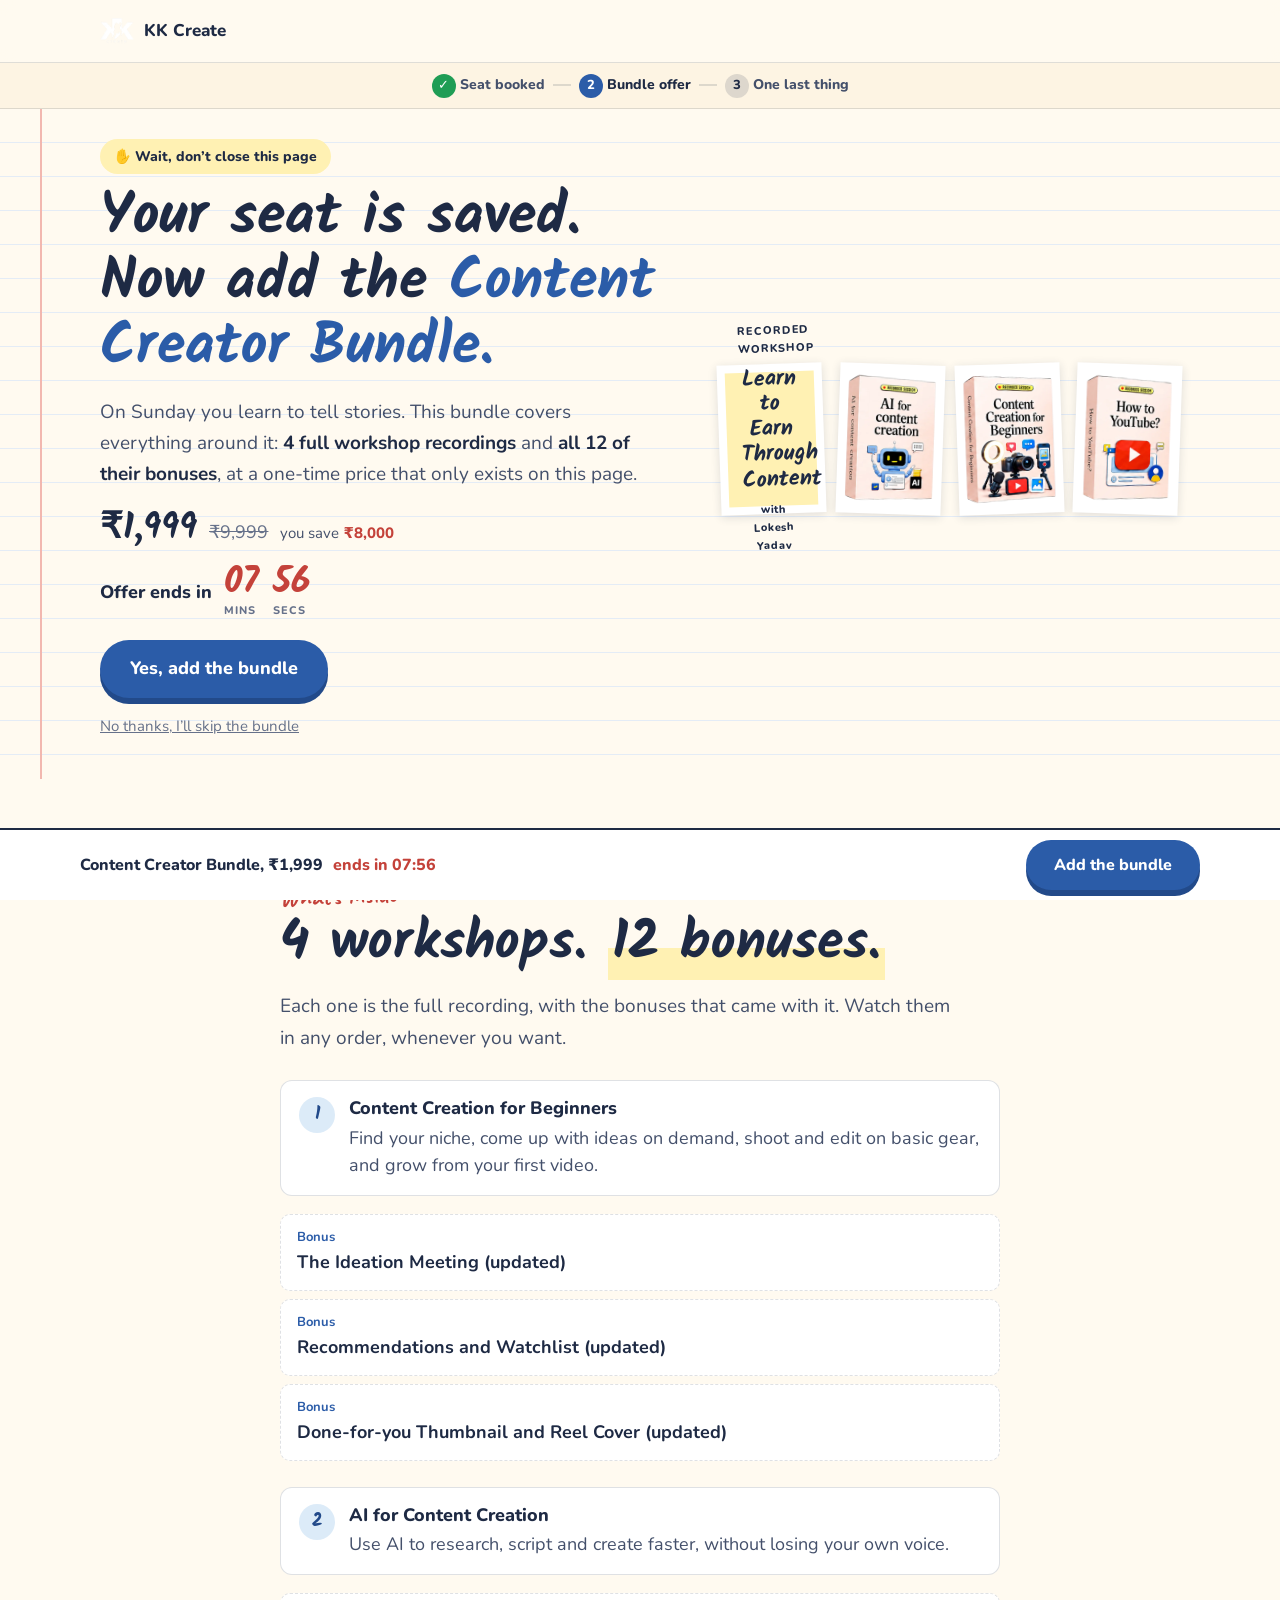
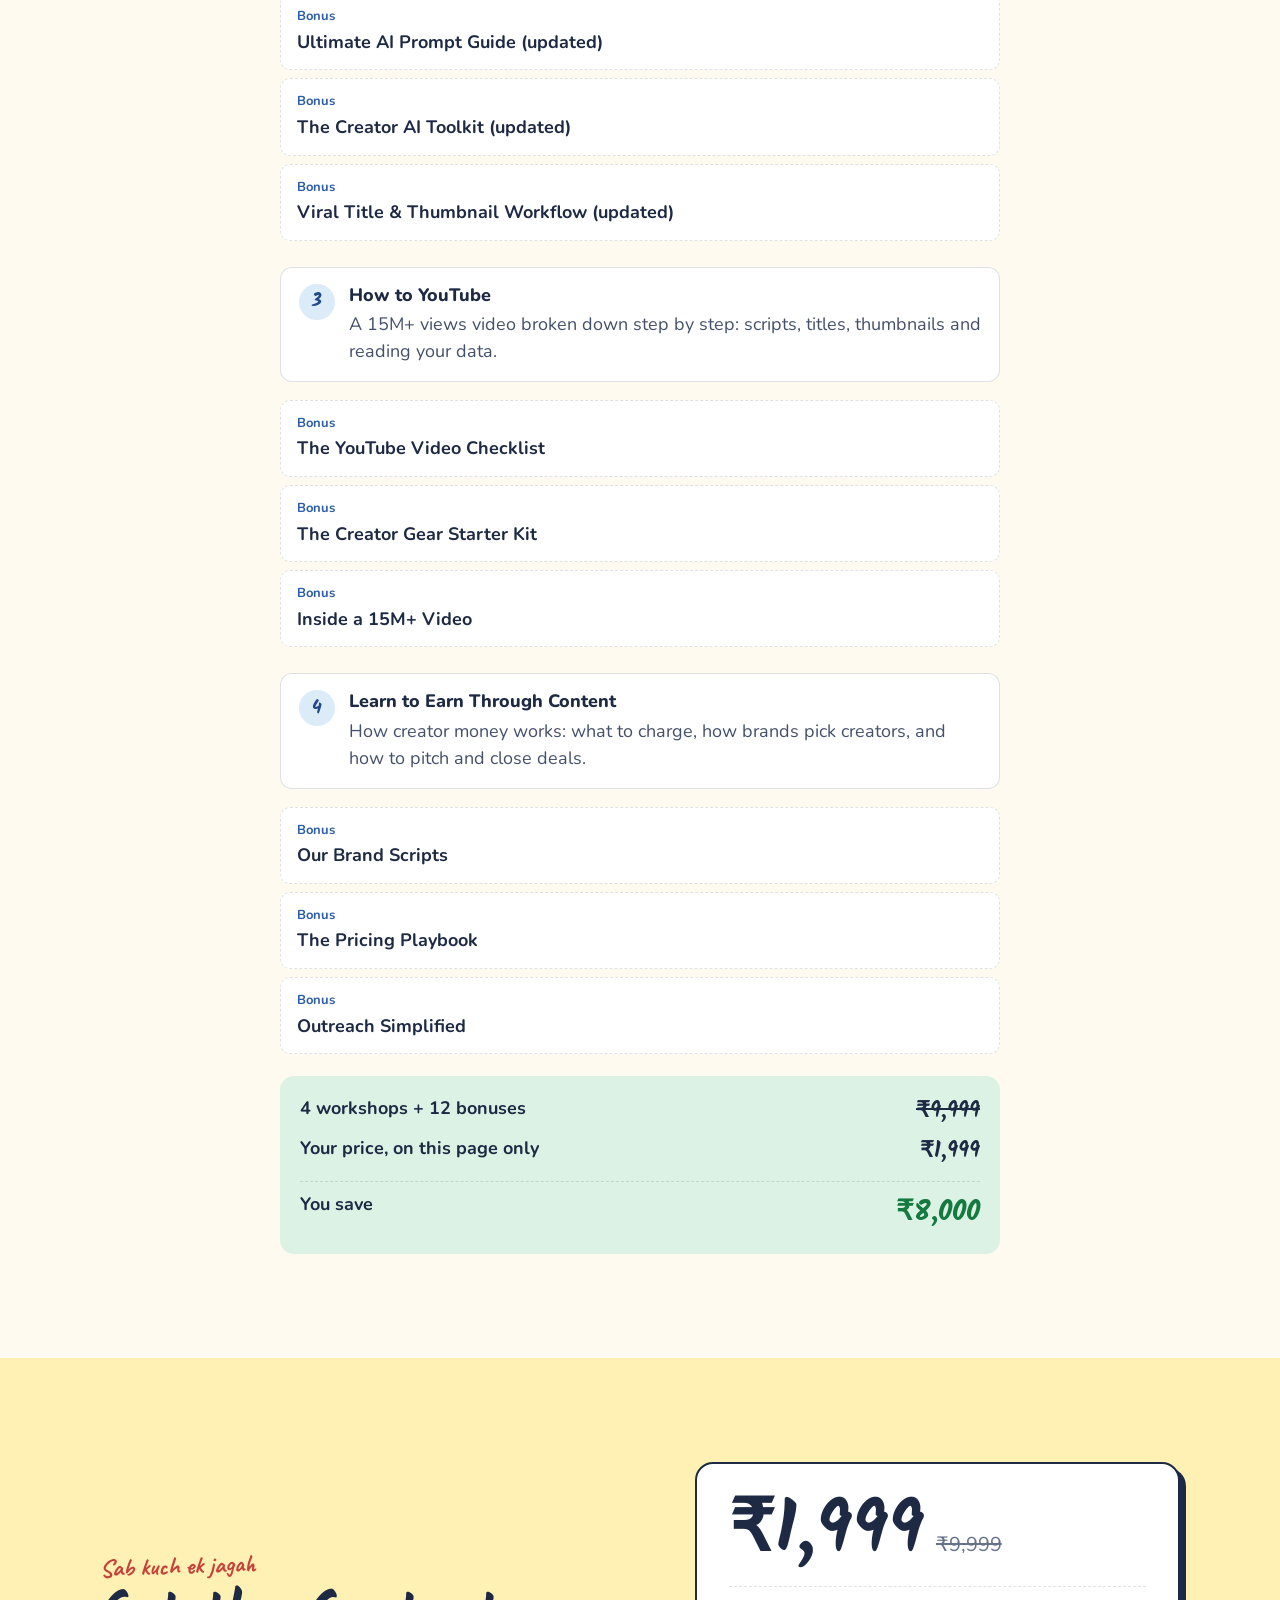
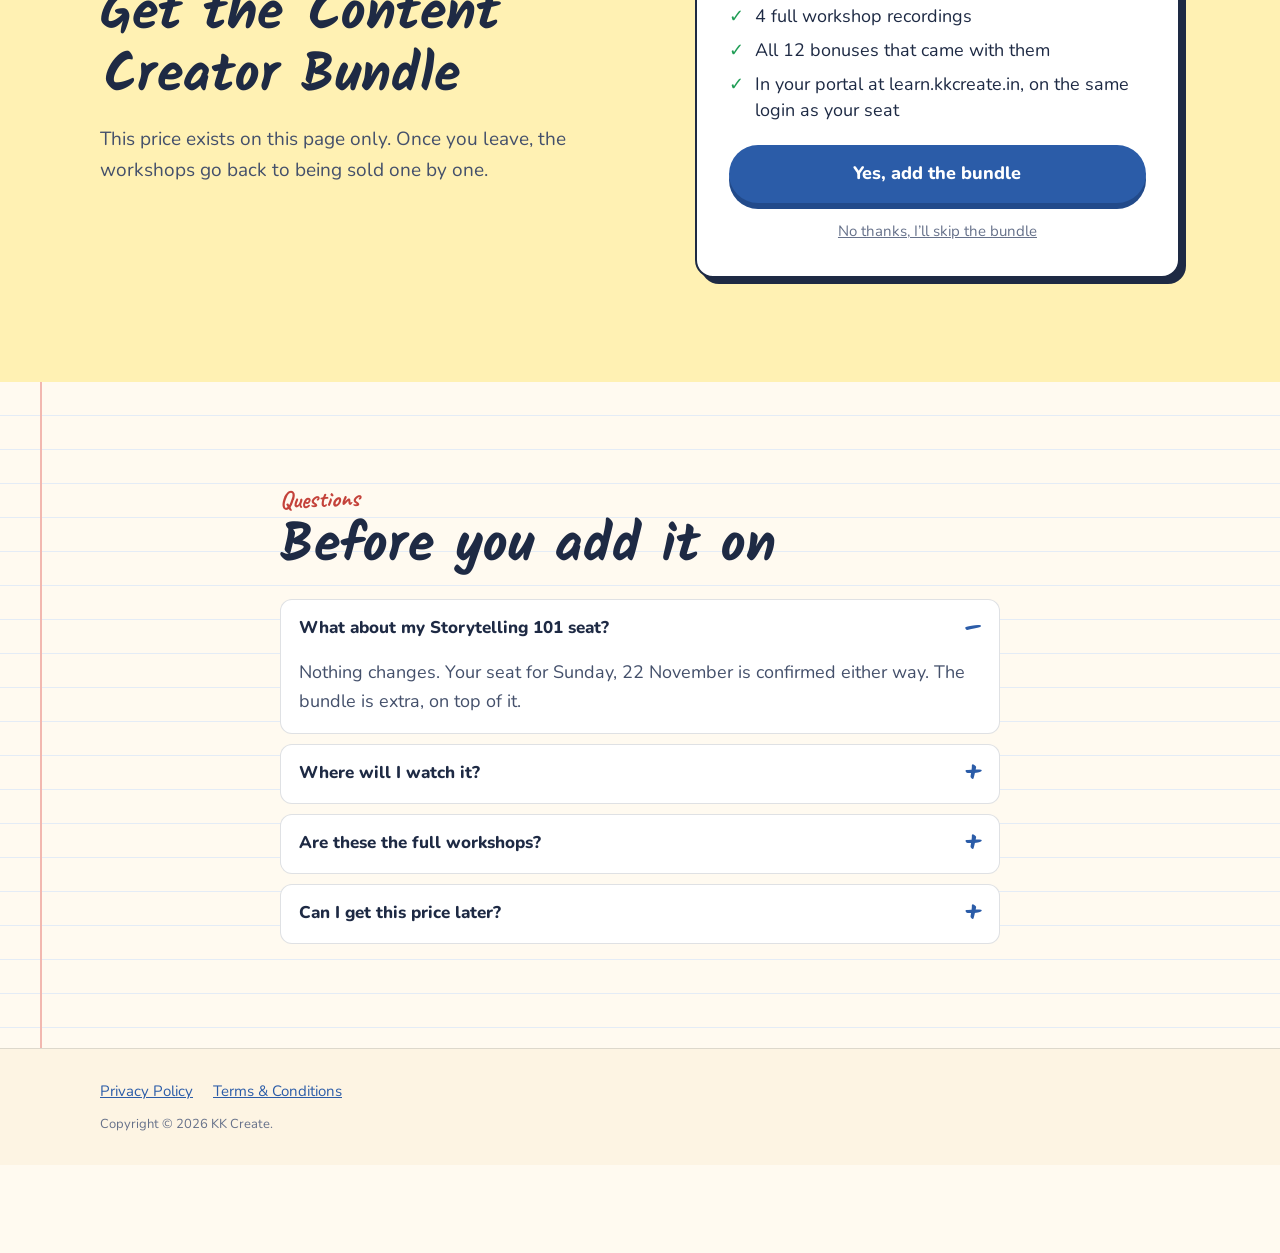
==== bundle/index.html @ a138e5c5 "Rebuild Storytelling 101 per the website improvement plan - Warm pastel notebook design with handwri" ====
<!DOCTYPE html>
<html lang="en">
<head>
<meta charset="utf-8" />
<meta name="viewport" content="width=device-width, initial-scale=1" />
<title>Content Creator Bundle — One-Time Offer | KK Create</title>
<meta name="robots" content="noindex, nofollow" />
<meta name="theme-color" content="#fffaf0" />
<link rel="icon" type="image/png" href="../assets/favicon.png" />
<link rel="apple-touch-icon" href="../assets/apple-touch-icon.png" />
<link rel="preload" as="font" type="font/woff2" crossorigin href="../assets/fonts/kalam-700.woff2" />
<link rel="preload" as="font" type="font/woff2" crossorigin href="../assets/fonts/nunito-400.woff2" />
<link rel="stylesheet" href="../st.css?v=3" />
<script>
  window.va = window.va || function () { (window.vaq = window.vaq || []).push(arguments); };
</script>
<script defer src="/_vercel/insights/script.js"></script>
<script defer src="../analytics.js"></script>
</head>
<body data-oto-offer="bundle" data-oto-decline="/stoto" data-oto-key="st-oto1-end">

<header class="st-nav">
  <div class="st-wrap st-nav-in">
    <span class="st-brand">
      <img src="../assets/home/kk-logo-white.avif" width="34" height="34" alt="" />
      <span>KK Create</span>
    </span>
  </div>
</header>

<nav class="st-steps-bar" aria-label="Your order">
  <span class="is-done"><i>&#10003;</i> Seat booked</span><b></b>
  <span class="is-now"><i>2</i> Bundle offer</span><b></b>
  <span><i>3</i> One last thing</span>
</nav>

<main>

  <section class="st-wait st-ruled hero">
    <div class="st-wrap st-wait-in">
      <div>
        <span class="st-alert">&#9995; Wait, don&rsquo;t close this page</span>
        <h1>Your seat is saved. Now add the <span>Content Creator Bundle.</span></h1>
        <p class="st-lead">On Sunday you learn to tell stories. This bundle covers everything around it: <b>4 full workshop recordings</b> and <b>all 12 of their bonuses</b>, at a one-time price that only exists on this page.</p>
        <div class="st-oto-price st-price" style="margin-top:20px"><b>&#8377;1,999</b> <s>&#8377;9,999</s> <span>you save <em>&#8377;8,000</em></span></div>
        <div class="st-clock-row" data-timer>
          <span>Offer ends in</span>
          <div class="st-clock-units">
            <div><b data-clock-m>08</b><small>MINS</small></div>
            <div><b data-clock-s>00</b><small>SECS</small></div>
          </div>
        </div>
        <div class="st-oto-cta"><a class="st-btn" href="#get" data-buy>Yes, add the bundle</a></div>
        <a class="st-decline" href="/stoto" data-decline style="margin-left:0">No thanks, I&rsquo;ll skip the bundle</a>
      </div>
      <div class="st-covers" aria-label="The four workshops in the bundle">
        <div class="st-cover"><div class="st-cover-drawn"><small>RECORDED WORKSHOP</small><b>Learn to Earn Through Content</b><small>with Lokesh Yadav</small></div></div>
        <div class="st-cover"><img src="../assets/bundle/bundle-ai.webp" width="397" height="568" alt="AI for Content Creation, recorded workshop" /></div>
        <div class="st-cover"><img src="../assets/bundle/bundle-ccb.webp" width="397" height="568" alt="Content Creation for Beginners, recorded workshop" /></div>
        <div class="st-cover"><img src="../assets/bundle/bundle-youtube.webp" width="397" height="568" alt="How to YouTube, recorded workshop" /></div>
      </div>
    </div>
  </section>

  <section class="st-sec">
    <div class="st-narrow">
      <span class="st-note">What&rsquo;s inside</span>
      <h2 class="st-h2">4 workshops. <mark>12 bonuses.</mark></h2>
      <p class="st-lead">Each one is the full recording, with the bonuses that came with it. Watch them in any order, whenever you want.</p>

      <ul class="st-stack">
        <li><i>1</i><b>Content Creation for Beginners</b><span>Find your niche, come up with ideas on demand, shoot and edit on basic gear, and grow from your first video.</span></li>
      </ul>
      <ul class="st-bonus-list">
        <li><small>Bonus</small>The Ideation Meeting (updated)</li>
        <li><small>Bonus</small>Recommendations and Watchlist (updated)</li>
        <li><small>Bonus</small>Done-for-you Thumbnail and Reel Cover (updated)</li>
      </ul>

      <ul class="st-stack">
        <li><i>2</i><b>AI for Content Creation</b><span>Use AI to research, script and create faster, without losing your own voice.</span></li>
      </ul>
      <ul class="st-bonus-list">
        <li><small>Bonus</small>Ultimate AI Prompt Guide (updated)</li>
        <li><small>Bonus</small>The Creator AI Toolkit (updated)</li>
        <li><small>Bonus</small>Viral Title &amp; Thumbnail Workflow (updated)</li>
      </ul>

      <ul class="st-stack">
        <li><i>3</i><b>How to YouTube</b><span>A 15M+ views video broken down step by step: scripts, titles, thumbnails and reading your data.</span></li>
      </ul>
      <ul class="st-bonus-list">
        <li><small>Bonus</small>The YouTube Video Checklist</li>
        <li><small>Bonus</small>The Creator Gear Starter Kit</li>
        <li><small>Bonus</small>Inside a 15M+ Video</li>
      </ul>

      <ul class="st-stack">
        <li><i>4</i><b>Learn to Earn Through Content</b><span>How creator money works: what to charge, how brands pick creators, and how to pitch and close deals.</span></li>
      </ul>
      <ul class="st-bonus-list">
        <li><small>Bonus</small>Our Brand Scripts</li>
        <li><small>Bonus</small>The Pricing Playbook</li>
        <li><small>Bonus</small>Outreach Simplified</li>
      </ul>

      <div class="st-save" aria-label="What you save">
        <div class="st-save-row"><span>4 workshops + 12 bonuses</span><b><s>&#8377;9,999</s></b></div>
        <div class="st-save-row"><span>Your price, on this page only</span><b>&#8377;1,999</b></div>
        <div class="st-save-row st-save-total"><span>You save</span><b>&#8377;8,000</b></div>
      </div>
    </div>
  </section>

  <section class="st-sec st-offer" id="get">
    <div class="st-wrap st-offer-in">
      <div>
        <span class="st-note">Sab kuch ek jagah</span>
        <h2 class="st-h2">Get the <mark>Content Creator Bundle</mark></h2>
        <p class="st-lead">This price exists on this page only. Once you leave, the workshops go back to being sold one by one.</p>
      </div>
      <div class="st-ticket">
        <p class="st-ticket-price"><b>&#8377;1,999</b> <s>&#8377;9,999</s></p>
        <ul>
          <li>4 full workshop recordings</li>
          <li>All 12 bonuses that came with them</li>
          <li>In your portal at learn.kkcreate.in, on the same login as your seat</li>
        </ul>
        <a class="st-btn" href="#get" data-buy>Yes, add the bundle</a>
        <a class="st-decline" href="/stoto" data-decline>No thanks, I&rsquo;ll skip the bundle</a>
      </div>
    </div>
  </section>

  <section class="st-sec st-ruled">
    <div class="st-narrow">
      <span class="st-note">Questions</span>
      <h2 class="st-h2">Before you add it on</h2>
      <div class="st-faq" style="margin-top:20px">
        <details open><summary>What about my Storytelling 101 seat?</summary><p>Nothing changes. Your seat for Sunday, 22 November is confirmed either way. The bundle is extra, on top of it.</p></details>
        <details><summary>Where will I watch it?</summary><p>In your portal at learn.kkcreate.in. Sign in with the same email or phone number you just paid with.</p></details>
        <details><summary>Are these the full workshops?</summary><p>Yes. Each is the complete recording, with the bonuses listed above.</p></details>
        <details><summary>Can I get this price later?</summary><p>No. This price is only on this page.</p></details>
      </div>
    </div>
  </section>

</main>

<footer class="st-foot">
  <div class="st-wrap st-foot-in">
    <nav class="st-legal" aria-label="Legal"><a href="/privacy">Privacy Policy</a><a href="/terms">Terms &amp; Conditions</a></nav>
    <small>Copyright &copy; 2026 KK Create.</small>
  </div>
</footer>

<div class="bar is-tucked">
  <p class="bar-copy">
    Content Creator Bundle, &#8377;1,999
    <span class="bar-clock" data-timer>ends in <span data-clock-text>08:00</span></span>
  </p>
  <a class="st-btn" href="#get" data-buy>Add the bundle</a>
</div>

<script src="../oto.js?v=3"></script>

</body>
</html>
---- st.css ----
/* ===========================================================
   Storytelling 101 — "kahani diary"
   A warm notebook: cream paper, ruled lines, pastel washes, polaroids
   taped to the margins, handwritten headings. Dark ink on light grounds
   only, so every line of text reads at full contrast. Phone first.
   =========================================================== */

@font-face { font-family: 'Kalam'; font-weight: 400; font-display: swap; src: url('assets/fonts/kalam-400.woff2') format('woff2'); }
@font-face { font-family: 'Kalam'; font-weight: 700; font-display: swap; src: url('assets/fonts/kalam-700.woff2') format('woff2'); }
@font-face { font-family: 'Caveat'; font-weight: 600 700; font-display: swap; src: url('assets/fonts/caveat-600.woff2') format('woff2'); }
@font-face { font-family: 'Nunito'; font-weight: 400 800; font-display: swap; src: url('assets/fonts/nunito-400.woff2') format('woff2'); }

:root {
  --paper: #fffaf0;
  --paper-2: #fdf4e3;
  --line: #e4ecf6;
  --margin: #f2b8b0;
  --sky: #dcebf8;
  --sky-2: #c7def3;
  --butter: #fff1b3;
  --peach: #fde3d3;
  --mint: #dcf2e4;
  --lilac: #ebe4f8;
  --ink: #1e2a44;
  --ink-2: #44506b;
  --ink-3: #66718a;
  --pen: #2b5ca8;
  --pen-2: #224a8a;
  --red: #c4423a;
  --rule: rgba(30, 42, 68, 0.14);
  --hand: 'Kalam', 'Comic Sans MS', cursive;
  --note: 'Caveat', 'Kalam', cursive;
  --body: 'Nunito', system-ui, -apple-system, 'Segoe UI', sans-serif;
  --band: clamp(56px, 9vw, 104px);

  /* Names cert.css reads */
  --dis: var(--hand);
  --mn: ui-monospace, 'SFMono-Regular', Menlo, monospace;
  --fg: var(--ink);
  --fg-2: var(--ink-2);
  --fg-3: var(--ink-3);
  --volt: var(--pen);
  --on-volt: #ffffff;
  --tag: var(--body);
  --ink-3x: var(--paper-2);
}

*, *::before, *::after { box-sizing: border-box; }
html { scroll-behavior: smooth; -webkit-text-size-adjust: 100%; scroll-padding-top: 72px; }
body { margin: 0; background: var(--paper); color: var(--ink); font-family: var(--body); font-size: 17px; line-height: 1.65; overflow-x: clip; -webkit-font-smoothing: antialiased; }
img, video { max-width: 100%; height: auto; display: block; }
a { color: var(--pen); }
h1, h2, h3, p, ul, ol, figure, blockquote, dl, dd { margin: 0; padding: 0; }
ul, ol { list-style: none; }
button { font: inherit; color: inherit; }
:focus-visible { outline: 3px solid var(--pen); outline-offset: 3px; border-radius: 4px; }

.st-wrap { width: min(1120px, 100%); margin-inline: auto; padding-inline: 20px; }
.st-narrow { width: min(760px, 100%); margin-inline: auto; padding-inline: 20px; }
.st-sec { padding-block: var(--band); }

/* Ruled notebook paper, with the red margin line on wider screens. */
.st-ruled {
  background-color: var(--paper);
  background-image: repeating-linear-gradient(180deg, transparent 0 33px, var(--line) 33px 34px);
}

.st-note { display: inline-block; font-family: var(--note); font-weight: 700; font-size: 25px; line-height: 1.1; color: var(--red); transform: rotate(-2deg); }
.st-h2 { font-family: var(--hand); font-weight: 700; font-size: clamp(32px, 6.2vw, 54px); line-height: 1.15; color: var(--ink); }
.st-h2 mark, .st-hl { background: linear-gradient(transparent 55%, var(--butter) 55% 92%, transparent 92%); color: inherit; padding: 0 4px; -webkit-box-decoration-break: clone; box-decoration-break: clone; }
.st-lead { margin-top: 16px; max-width: 62ch; font-size: clamp(17px, 2vw, 19px); color: var(--ink-2); }
.st-lead b { color: var(--ink); }
.st-center { text-align: center; }
.st-center .st-lead { margin-inline: auto; }

/* ---------- Buttons ---------- */
.st-btn {
  display: inline-flex; align-items: center; justify-content: center; gap: 10px;
  min-height: 56px; padding: 14px 30px; border: 0; border-radius: 999px;
  background: var(--pen); color: #ffffff;
  font-family: var(--body); font-weight: 800; font-size: 18px; text-decoration: none; text-align: center;
  box-shadow: 0 6px 0 var(--pen-2);
  cursor: pointer; transition: transform 0.15s ease, box-shadow 0.15s ease;
}
.st-btn:hover { transform: translateY(2px); box-shadow: 0 4px 0 var(--pen-2); color: #ffffff; }
.st-btn:active { transform: translateY(6px); box-shadow: 0 0 0 var(--pen-2); }
.st-btn-sm { min-height: 42px; padding: 8px 18px; font-size: 15px; box-shadow: 0 4px 0 var(--pen-2); }
.st-btn-ghost { background: #ffffff; color: var(--ink); border: 2px solid var(--ink); box-shadow: 0 4px 0 var(--ink); }
.st-btn-ghost:hover { color: var(--ink); box-shadow: 0 2px 0 var(--ink); }
.st-btn-wa { background: #1f9d55; box-shadow: 0 6px 0 #157a40; }
.st-btn-wa:hover { box-shadow: 0 4px 0 #157a40; }

/* ---------- Top strip and nav ---------- */
.st-strip { display: block; padding: 8px 16px; background: var(--butter); color: var(--ink); font-weight: 700; font-size: 14px; line-height: 1.4; text-align: center; text-decoration: none; }
.st-nav { position: sticky; top: 0; z-index: 50; background: rgba(255, 250, 240, 0.94); border-bottom: 1px solid var(--rule); -webkit-backdrop-filter: blur(8px); backdrop-filter: blur(8px); }
.st-nav-in { display: flex; align-items: center; justify-content: space-between; gap: 16px; min-height: 62px; }
.st-brand { display: inline-flex; align-items: center; gap: 10px; color: var(--ink); font-weight: 800; font-size: 17px; text-decoration: none; }
.st-brand img { width: 34px; height: 34px; object-fit: contain; }
.st-links { display: none; gap: 26px; font-weight: 700; font-size: 15px; }
.st-links a { color: var(--ink-2); text-decoration: none; }
.st-links a:hover { color: var(--pen); }

/* ---------- Polaroids and tape ---------- */
.st-polaroid { position: relative; display: block; padding: 10px 10px 12px; background: #ffffff; box-shadow: 0 2px 10px rgba(30, 42, 68, 0.12); }
.st-polaroid img, .st-polaroid video { width: 100%; height: 100%; object-fit: cover; }
.st-polaroid figcaption { margin-top: 8px; font-family: var(--note); font-weight: 700; font-size: 22px; line-height: 1.1; color: var(--ink); text-align: center; }
.st-polaroid::before { content: ""; position: absolute; z-index: 2; top: -11px; left: 50%; width: 92px; height: 24px; margin-left: -46px; background: rgba(255, 241, 179, 0.85); transform: rotate(-3deg); }
.st-tilt-l { transform: rotate(-2.5deg); }
.st-tilt-r { transform: rotate(2.5deg); }

/* ---------- Hero ---------- */
.st-hero { position: relative; overflow: hidden; padding-block: 34px 56px; }
.st-hero-in { display: grid; gap: 34px; }
.st-kicker { display: inline-flex; flex-wrap: wrap; gap: 6px 10px; padding: 6px 14px; border-radius: 999px; background: var(--sky); font-weight: 800; font-size: 14px; color: var(--ink); }
.st-hero h1 { margin-top: 16px; font-family: var(--hand); font-weight: 700; font-size: clamp(42px, 10.6vw, 78px); line-height: 1.08; color: var(--ink); }
.st-hero h1 span { color: var(--pen); }
.st-hero-sub { margin-top: 16px; max-width: 34em; font-size: clamp(18px, 2.2vw, 21px); color: var(--ink-2); }
.st-hero-sub b { color: var(--ink); }
.st-buy { display: flex; flex-direction: column; gap: 14px; margin-top: 26px; }
.st-buy .st-btn { width: 100%; }
.st-price { display: flex; align-items: baseline; flex-wrap: wrap; gap: 4px 12px; }
.st-price b { font-family: var(--hand); font-size: 36px; line-height: 1; }
.st-price s { color: var(--ink-3); font-size: 18px; }
.st-price span { font-size: 15px; color: var(--ink-2); }
.st-price em { font-style: normal; font-weight: 800; color: var(--red); }
.st-facts { margin-top: 18px; font-weight: 800; font-size: 15px; color: var(--ink-2); }

.st-hero-media { position: relative; justify-self: center; width: min(78vw, 330px); }
.st-reel { position: relative; aspect-ratio: 9 / 16; padding: 10px 10px 46px; }
.st-reel video { aspect-ratio: 9 / 16; border-radius: 2px; background: var(--sky); }
.st-reel figcaption { position: absolute; left: 0; right: 0; bottom: 8px; margin: 0; }
.st-sound { position: absolute; z-index: 3; right: 20px; top: 20px; display: inline-flex; align-items: center; gap: 6px; min-height: 40px; padding: 6px 12px; border: 0; border-radius: 999px; background: rgba(255, 255, 255, 0.92); color: var(--ink); font-weight: 800; font-size: 14px; cursor: pointer; }
.st-sound svg { width: 18px; height: 18px; }
.st-scribble { position: absolute; z-index: 3; left: -18px; bottom: 86px; padding: 6px 12px; background: var(--butter); font-family: var(--note); font-weight: 700; font-size: 21px; line-height: 1.1; color: var(--ink); transform: rotate(-6deg); box-shadow: 0 2px 6px rgba(30, 42, 68, 0.12); }

/* ---------- Story intro ---------- */
.st-intro { background: var(--sky); }
.st-intro-in { display: grid; gap: 22px; }
.st-intro p { font-size: clamp(18px, 2.2vw, 21px); color: var(--ink-2); }
.st-intro p b { color: var(--ink); }
.st-intro .st-h2 { font-size: clamp(30px, 5.6vw, 46px); }
.st-promise { margin-top: 6px; padding: 18px 22px; background: #ffffff; border-left: 5px solid var(--pen); font-family: var(--hand); font-weight: 700; font-size: clamp(22px, 3.2vw, 28px); line-height: 1.35; color: var(--ink); }

/* ---------- Details strip ---------- */
.st-details { padding-block: 26px; background: var(--paper-2); border-block: 1px dashed var(--rule); }
.st-details dl { display: grid; grid-template-columns: repeat(2, minmax(0, 1fr)); gap: 16px 18px; }
.st-details dt { font-family: var(--note); font-weight: 700; font-size: 20px; line-height: 1; color: var(--red); }
.st-details dd { margin-top: 2px; font-weight: 800; line-height: 1.3; }

/* ---------- Bridge + Kavya ---------- */
.st-bridge-in { display: grid; gap: 30px; align-items: center; }
.st-bridge .st-polaroid { width: min(86%, 380px); justify-self: center; }
.st-bridge .st-polaroid img { aspect-ratio: 4 / 5; }
.st-stats { display: grid; grid-template-columns: repeat(3, minmax(0, 1fr)); gap: 10px; margin-top: 22px; }
.st-stat { padding: 14px 10px; background: #ffffff; border: 1px solid var(--rule); border-radius: 12px; text-align: center; }
.st-stat b { display: block; font-family: var(--hand); font-weight: 700; font-size: clamp(26px, 5vw, 34px); line-height: 1.1; color: var(--pen); }
.st-stat span { font-size: 14px; font-weight: 700; color: var(--ink-2); }
.st-stat i { display: flex; justify-content: center; gap: 4px; margin-top: 6px; }
.st-stat img { width: 18px; height: 18px; object-fit: contain; }

/* ---------- Proof: stories we told ---------- */
.st-proof { background: var(--mint); }
.st-stories { display: grid; gap: 12px; margin-top: 30px; counter-reset: s; }
.st-story { display: flex; align-items: center; gap: 14px; padding: 16px 18px; background: #ffffff; border-radius: 12px; text-decoration: none; color: var(--ink); border: 1px solid var(--rule); }
.st-story:hover { border-color: var(--pen); }
.st-story b { flex: 1; font-weight: 800; line-height: 1.35; }
.st-story span { flex: none; font-family: var(--hand); font-weight: 700; font-size: 22px; color: var(--pen); }
.st-story svg { flex: none; width: 26px; height: 26px; color: #d33; }
.st-anything { margin-top: 22px; padding: 18px 20px; background: var(--butter); border-radius: 12px; font-size: 18px; color: var(--ink); }
.st-anything b { font-family: var(--hand); font-size: 22px; }
.st-brands { margin-top: 34px; text-align: center; }
.st-brands p { font-family: var(--note); font-weight: 700; font-size: 26px; color: var(--ink); }
.st-brands-track { display: flex; flex-wrap: wrap; justify-content: center; gap: 12px 26px; margin-top: 14px; padding: 18px; background: #ffffff; border-radius: 14px; }
.st-brands-track > div { display: flex; align-items: center; gap: 6px; }
.st-brands-track img { max-height: 30px; width: auto; }

/* ---------- For you if ---------- */
.st-for-list { display: grid; gap: 10px; margin-top: 28px; }
.st-for-list li { position: relative; padding: 14px 18px 14px 52px; background: #ffffff; border: 1px solid var(--rule); border-radius: 12px; font-weight: 700; font-size: 18px; line-height: 1.45; }
.st-for-list li::before { content: "\2713"; position: absolute; left: 16px; top: 11px; display: grid; place-items: center; width: 26px; height: 26px; border: 2px solid var(--red); border-radius: 50%; font-size: 15px; font-weight: 800; color: var(--red); }
.st-for-close { margin-top: 26px; font-family: var(--hand); font-weight: 700; font-size: clamp(22px, 3.4vw, 28px); line-height: 1.35; }

/* ---------- Modules: notebook pages ---------- */
.st-mods { display: grid; gap: 14px; margin-top: 30px; }
.st-mod { position: relative; padding: 20px 20px 20px 62px; background: #ffffff; border: 1px solid var(--rule); border-radius: 14px; }
.st-mod-no { position: absolute; left: 16px; top: 16px; display: grid; place-items: center; width: 34px; height: 34px; border-radius: 50%; background: var(--sky); font-family: var(--hand); font-weight: 700; font-size: 18px; color: var(--pen-2); }
.st-mod:nth-child(4n+2) .st-mod-no { background: var(--peach); }
.st-mod:nth-child(4n+3) .st-mod-no { background: var(--mint); }
.st-mod:nth-child(4n+4) .st-mod-no { background: var(--lilac); }
.st-mod h3 { font-family: var(--hand); font-weight: 700; font-size: 23px; line-height: 1.25; }
.st-mod ul { display: grid; gap: 4px; margin-top: 8px; color: var(--ink-2); }
.st-mod li { position: relative; padding-left: 18px; }
.st-mod li::before { content: "\2014"; position: absolute; left: 0; color: var(--ink-3); }

/* ---------- Bonus + certificate ---------- */
.st-gift { background: var(--peach); }
.st-gift-in { display: grid; gap: 26px; align-items: center; }
.st-gift-card { padding: 24px; background: #ffffff; border-radius: 16px; border: 2px dashed var(--red); }
.st-gift-card small { display: inline-block; padding: 3px 12px; border-radius: 999px; background: var(--red); color: #ffffff; font-weight: 800; font-size: 13px; letter-spacing: 0.04em; }
.st-gift-card h3 { margin-top: 10px; font-family: var(--hand); font-weight: 700; font-size: clamp(26px, 4vw, 34px); line-height: 1.2; }
.st-gift-card h4 { margin: 4px 0 0; font-weight: 800; font-size: 17px; color: var(--pen); }
.st-gift-card p { margin-top: 10px; color: var(--ink-2); }
.st-gift-price { margin-top: 12px; font-weight: 800; }
.st-gift-price s { color: var(--ink-3); }
.st-gift-price b { margin-left: 6px; color: var(--red); }
.st-cert { display: grid; gap: 14px; }
.st-cert .st-polaroid img { aspect-ratio: auto; }
.st-cert ul { display: grid; gap: 6px; }
.st-cert li { position: relative; padding-left: 28px; font-weight: 700; }
.st-cert li::before { content: "\2605"; position: absolute; left: 0; color: var(--red); }

/* ---------- Testimonials ---------- */
.st-rail-head { display: flex; align-items: flex-end; justify-content: space-between; gap: 16px; }
.st-arrows { display: none; gap: 8px; flex: none; }
.st-arrow { display: grid; place-items: center; width: 46px; height: 46px; border: 2px solid var(--ink); border-radius: 50%; background: #ffffff; cursor: pointer; color: var(--ink); }
.st-arrow:hover:not(:disabled) { background: var(--sky); }
.st-arrow:disabled { opacity: 0.3; cursor: default; }
.st-arrow svg { width: 20px; height: 20px; }
.st-track { display: flex; gap: 14px; margin-top: 24px; overflow-x: auto; scroll-snap-type: x mandatory; scrollbar-width: none; margin-inline: -20px; padding: 6px 20px 14px; scroll-padding-inline: 20px; }
.st-track::-webkit-scrollbar { display: none; }
.st-slide { flex: 0 0 min(62vw, 230px); scroll-snap-align: start; padding: 8px 8px 10px; background: #ffffff; box-shadow: 0 2px 10px rgba(30, 42, 68, 0.12); }
.st-slide:nth-child(odd) { transform: rotate(-1.2deg); }
.st-slide:nth-child(even) { transform: rotate(1.2deg); }
.st-slide iframe { display: block; width: 100%; aspect-ratio: 9 / 16; border: 0; }
.st-play { position: relative; display: block; width: 100%; aspect-ratio: 9 / 16; padding: 0; border: 0; background: var(--sky); cursor: pointer; }
.st-play img { width: 100%; height: 100%; object-fit: cover; }
.st-play span { position: absolute; left: 50%; top: 50%; display: grid; place-items: center; width: 58px; height: 58px; margin: -29px 0 0 -29px; border-radius: 50%; background: rgba(255, 255, 255, 0.95); color: var(--pen); }
.st-play svg { width: 26px; height: 26px; margin-left: 3px; }
.st-quote { flex-basis: min(78vw, 300px); display: flex; flex-direction: column; justify-content: space-between; gap: 16px; padding: 22px 20px; background: var(--paper-2); background-image: repeating-linear-gradient(180deg, transparent 0 29px, var(--line) 29px 30px); }
.st-quote blockquote { font-family: var(--hand); font-size: 19px; line-height: 1.55; color: var(--ink); }
.st-quote figcaption { display: flex; align-items: center; gap: 10px; font-weight: 800; }
.st-quote img { width: 38px; height: 38px; border-radius: 50%; object-fit: cover; }

/* Voice notes */
.st-voice { display: grid; gap: 22px; margin-top: clamp(40px, 6vw, 64px); padding: clamp(22px, 4vw, 40px); background: var(--lilac); border-radius: 18px; }
.st-voice h3 { font-family: var(--hand); font-weight: 700; font-size: clamp(28px, 4.6vw, 40px); line-height: 1.2; }
.st-voice-copy p { margin-top: 10px; color: var(--ink-2); }
.st-voice-kick { display: inline-flex; align-items: center; gap: 8px; margin-bottom: 10px; font-weight: 800; font-size: 14px; color: #157a40; }
.st-voice-kick i { width: 9px; height: 9px; border-radius: 50%; background: #25d366; animation: st-ping 1.8s ease-out infinite; }
.st-chat { display: grid; gap: 12px; padding: clamp(14px, 3vw, 22px); border-radius: 14px; background-color: #efe7dc; background-image: radial-gradient(rgba(30, 42, 68, 0.06) 1px, transparent 1.2px); background-size: 14px 14px; }
.st-note-bubble { position: relative; padding: 11px 12px 8px; border-radius: 4px 14px 14px 14px; background: #ffffff; box-shadow: 0 1px 2px rgba(30, 42, 68, 0.12); }
.st-note-bubble::before { content: ""; position: absolute; top: 0; left: -8px; border-top: 10px solid #ffffff; border-left: 10px solid transparent; }
.st-player { display: flex; align-items: center; gap: 10px; }
.st-note-play { flex: none; display: grid; place-items: center; width: 44px; height: 44px; padding: 0; border: 0; border-radius: 50%; background: #1f9d55; color: #ffffff; cursor: pointer; }
.st-note-play svg { width: 22px; height: 22px; }
.st-note-play .i-pause { display: none; }
.st-note-bubble.is-playing .i-play { display: none; }
.st-note-bubble.is-playing .i-pause { display: block; }
.st-note-bubble.needs-tap .st-note-play { animation: st-ping-g 1.6s ease-out infinite; }
.st-wave { flex: 1; min-width: 0; display: flex; align-items: center; gap: 1px; height: 36px; cursor: pointer; }
.st-wave i { flex: 1; min-width: 1px; border-radius: 2px; background: rgba(30, 42, 68, 0.22); }
.st-wave i.on { background: #1f9d55; }
.st-speed { flex: none; min-width: 38px; min-height: 28px; padding: 3px 6px; border: 0; border-radius: 999px; background: rgba(30, 42, 68, 0.08); font-weight: 800; font-size: 12px; cursor: pointer; }
.st-note-meta { display: flex; justify-content: space-between; gap: 10px; margin-top: 5px; font-size: 12px; color: var(--ink-3); }
.st-note-meta span:last-child { color: #3b8fd4; }
.st-chat-hint { font-size: 12px; font-weight: 800; letter-spacing: 0.04em; text-transform: uppercase; color: var(--ink-3); }
@keyframes st-ping { 0% { box-shadow: 0 0 0 0 rgba(37, 211, 102, 0.6); } 100% { box-shadow: 0 0 0 9px rgba(37, 211, 102, 0); } }
@keyframes st-ping-g { 0% { box-shadow: 0 0 0 0 rgba(31, 157, 85, 0.6); } 100% { box-shadow: 0 0 0 16px rgba(31, 157, 85, 0); } }
.st-written { margin-top: clamp(40px, 6vw, 64px); }
.st-sub { font-family: var(--hand); font-weight: 700; font-size: clamp(26px, 4vw, 34px); }

/* ---------- Host ---------- */
.st-host { background: var(--sky); }
.st-host-in { display: grid; gap: 30px; }
.st-host-photo { width: min(88%, 400px); justify-self: center; }
.st-host-photo img { aspect-ratio: 4 / 5; object-position: 50% 15%; }
.st-bio { display: grid; gap: 12px; margin-top: 14px; color: var(--ink-2); }
.st-bio b { color: var(--ink); }
.st-kavya-note { display: flex; align-items: center; gap: 14px; margin-top: 18px; padding: 12px; background: #ffffff; border-radius: 12px; }
.st-kavya-note img { flex: none; width: 74px; height: 74px; border-radius: 50%; object-fit: cover; object-position: 50% 25%; }

/* The road: polaroids from the places they've told stories. */
.st-road { padding-block: 44px 34px; overflow: hidden; }
.st-road-track { display: flex; gap: 22px; width: max-content; padding: 16px 0 10px; animation: st-slide 60s linear infinite; }
.st-road-track figure { flex: none; width: clamp(170px, 24vw, 230px); }
.st-road-track figure:nth-child(odd) { transform: rotate(-2.5deg); }
.st-road-track figure:nth-child(even) { transform: rotate(2deg); }
.st-road-track img { aspect-ratio: 4 / 5; }
.st-road p { margin-top: 18px; text-align: center; font-family: var(--note); font-weight: 700; font-size: 26px; }
@keyframes st-slide { to { transform: translateX(-50%); } }

/* ---------- FAQ ---------- */
.st-faq-group { margin-top: 26px; }
.st-faq-group h3 { font-family: var(--note); font-weight: 700; font-size: 26px; color: var(--red); }
.st-faq { display: grid; gap: 10px; margin-top: 10px; }
.st-faq details { background: #ffffff; border: 1px solid var(--rule); border-radius: 12px; }
.st-faq summary { display: flex; align-items: center; justify-content: space-between; gap: 16px; min-height: 58px; padding: 12px 18px; font-weight: 800; font-size: 17px; line-height: 1.35; cursor: pointer; list-style: none; }
.st-faq summary::-webkit-details-marker { display: none; }
.st-faq summary::after { content: "+"; flex: none; font-family: var(--hand); font-size: 28px; line-height: 1; color: var(--pen); }
.st-faq details[open] summary::after { content: "\2013"; }
.st-faq details p { padding: 0 18px 16px; color: var(--ink-2); }

/* ---------- Price + final ---------- */
.st-offer { background: var(--butter); }
.st-offer-in { display: grid; gap: 26px; align-items: center; }
.st-ticket { padding: clamp(22px, 4vw, 32px); background: #ffffff; border-radius: 18px; border: 2px solid var(--ink); box-shadow: 6px 6px 0 var(--ink); }
.st-ticket-price { display: flex; align-items: baseline; flex-wrap: wrap; gap: 4px 12px; }
.st-ticket-price b { font-family: var(--hand); font-weight: 700; font-size: clamp(54px, 10vw, 72px); line-height: 1; color: var(--ink); }
.st-ticket-price s { font-size: 20px; color: var(--ink-3); }
.st-ticket-code { margin-top: 6px; color: var(--ink-2); }
.st-ticket-code b { color: var(--red); }
.st-ticket ul { display: grid; gap: 8px; margin-block: 18px 22px; padding-top: 16px; border-top: 1px dashed var(--rule); }
.st-ticket li { position: relative; padding-left: 26px; line-height: 1.45; }
.st-ticket li::before { content: "\2713"; position: absolute; left: 0; font-weight: 800; color: #1f9d55; }
.st-ticket .st-btn { width: 100%; }

.st-final { padding-block: var(--band); text-align: center; }
.st-final .st-h2 { max-width: 18em; margin-inline: auto; }
.st-final p { margin: 14px auto 26px; max-width: 40ch; color: var(--ink-2); font-size: 18px; }

.st-foot { padding-block: 30px; border-top: 1px solid var(--rule); background: var(--paper-2); color: var(--ink-2); font-size: 15px; }
.st-foot-in { display: grid; gap: 10px; }
.st-legal { display: flex; flex-wrap: wrap; gap: 6px 20px; }
.st-foot small { font-size: 13px; color: var(--ink-3); }

/* ---------- Sticky bar ---------- */
.st-sticky { position: fixed; z-index: 60; left: 0; right: 0; bottom: 0; display: flex; align-items: center; justify-content: space-between; gap: 12px; padding: 10px 14px calc(10px + env(safe-area-inset-bottom)); background: #ffffff; border-top: 2px solid var(--ink); transform: translateY(115%); transition: transform 0.35s cubic-bezier(0.2, 0.8, 0.25, 1); }
.st-sticky.is-in { transform: translateY(0); }
.st-sticky-copy { min-width: 0; }
.st-sticky-copy b { display: block; font-family: var(--hand); font-weight: 700; font-size: 19px; line-height: 1.15; }
.st-sticky-copy span { display: block; font-size: 13px; font-weight: 700; line-height: 1.3; color: var(--ink-2); }
.st-sticky .st-btn { flex: none; min-height: 46px; padding: 8px 18px; font-size: 15px; box-shadow: 0 4px 0 var(--pen-2); }
.st-count { white-space: nowrap; color: var(--red); }

/* ---------- Offer pages ---------- */
.st-steps-bar { display: flex; align-items: center; gap: 8px; justify-content: center; padding: 10px 16px; background: var(--paper-2); border-bottom: 1px solid var(--rule); font-weight: 800; font-size: 14px; color: var(--ink-2); }
.st-steps-bar i { font-style: normal; display: inline-grid; place-items: center; width: 24px; height: 24px; border-radius: 50%; background: var(--rule); color: var(--ink); font-size: 13px; }
.st-steps-bar .is-done i { background: #1f9d55; color: #ffffff; }
.st-steps-bar .is-now i { background: var(--pen); color: #ffffff; }
.st-steps-bar .is-now { color: var(--ink); }
.st-steps-bar b { width: 18px; height: 2px; background: var(--rule); }
.st-wait { padding-block: 30px 40px; }
.st-wait-in { display: grid; gap: 26px; align-items: center; }
.st-alert { display: inline-block; padding: 6px 14px; border-radius: 999px; background: var(--butter); font-weight: 800; font-size: 14px; }
.st-wait h1 { margin-top: 12px; font-family: var(--hand); font-weight: 700; font-size: clamp(34px, 7.4vw, 58px); line-height: 1.12; }
.st-wait h1 span { color: var(--pen); }
.st-clock-row { display: flex; align-items: center; gap: 12px; margin-top: 18px; font-weight: 800; }
.st-clock-row b { font-family: var(--hand); font-weight: 700; font-size: 36px; line-height: 1; color: var(--red); }
.st-clock-row small { display: block; font-size: 11px; letter-spacing: 0.08em; color: var(--ink-3); }
.st-clock-units { display: flex; gap: 14px; }
.st-decline { display: block; width: fit-content; margin: 16px auto 0; color: var(--ink-3); font-size: 15px; }
.st-decline:hover { color: var(--ink); }
.st-oto-cta { margin-top: 20px; }
.st-oto-cta .st-btn { width: 100%; }
.st-covers { display: grid; grid-template-columns: repeat(2, minmax(0, 1fr)); gap: 14px; }
.st-cover { position: relative; aspect-ratio: 397 / 568; padding: 8px; background: #ffffff; box-shadow: 0 2px 10px rgba(30, 42, 68, 0.14); }
.st-cover:nth-child(odd) { transform: rotate(-2deg); }
.st-cover:nth-child(even) { transform: rotate(2deg); }
.st-cover img { width: 100%; height: 100%; object-fit: contain; }
.st-cover-drawn { display: flex; flex-direction: column; justify-content: center; gap: 8px; height: 100%; padding: 14px; background: var(--butter); text-align: center; }
.st-cover-drawn small { font-weight: 800; font-size: 11px; letter-spacing: 0.08em; }
.st-cover-drawn b { font-family: var(--hand); font-weight: 700; font-size: 22px; line-height: 1.15; }
.st-stack { display: grid; gap: 10px; margin-top: 26px; }
.st-stack li { display: grid; grid-template-columns: auto 1fr; gap: 4px 14px; align-items: start; padding: 16px 18px; background: #ffffff; border: 1px solid var(--rule); border-radius: 12px; }
.st-stack li > i { grid-row: span 2; display: grid; place-items: center; width: 36px; height: 36px; border-radius: 50%; background: var(--sky); font-style: normal; font-family: var(--hand); font-weight: 700; color: var(--pen-2); }
.st-stack b { font-weight: 800; font-size: 18px; line-height: 1.3; }
.st-stack span { color: var(--ink-2); line-height: 1.5; }
.st-bonus-list { display: grid; gap: 8px; margin-top: 18px; }
.st-bonus-list li { padding: 12px 16px; background: #ffffff; border-radius: 10px; border: 1px dashed var(--rule); font-weight: 700; }
.st-bonus-list li small { display: block; font-weight: 700; font-size: 13px; color: var(--pen); }
.st-save { display: grid; gap: 4px; margin-top: 22px; padding: 18px 20px; border-radius: 14px; background: var(--mint); }
.st-save-row { display: flex; justify-content: space-between; gap: 12px; font-weight: 700; }
.st-save-row b { font-family: var(--hand); font-size: 22px; }
.st-save-total { margin-top: 6px; padding-top: 8px; border-top: 1px dashed var(--rule); font-size: 18px; }
.st-save-total b { color: #157a40; font-size: 28px; }

.bar { position: fixed; z-index: 60; left: 0; right: 0; bottom: 0; display: flex; align-items: center; justify-content: space-between; gap: 12px; padding: 10px 14px calc(10px + env(safe-area-inset-bottom)); background: #ffffff; border-top: 2px solid var(--ink); transition: transform 0.3s ease; }
.bar.is-tucked { transform: translateY(115%); }
.bar-copy { min-width: 0; font-weight: 800; font-size: 14px; line-height: 1.3; }
.bar-clock { display: block; color: var(--red); }
.bar .st-btn { flex: none; min-height: 46px; padding: 8px 16px; font-size: 15px; }
[data-timer][hidden], [data-unit-h][hidden] { display: none; }

/* ---------- Thank-you ---------- */
.st-page-head { padding-block: clamp(30px, 6vw, 60px) 24px; }
.st-badge { display: inline-flex; align-items: center; gap: 8px; padding: 6px 14px; border-radius: 999px; background: var(--mint); font-weight: 800; font-size: 14px; color: #157a40; }
.st-page-title { margin-top: 14px; font-family: var(--hand); font-weight: 700; font-size: clamp(36px, 8vw, 62px); line-height: 1.12; }
.st-page-title span { color: var(--pen); }
.st-pass { display: grid; background: #ffffff; border: 2px solid var(--ink); border-radius: 18px; overflow: hidden; }
.st-pass-main { padding: clamp(20px, 4vw, 30px); background-image: repeating-linear-gradient(180deg, transparent 0 33px, var(--line) 33px 34px); }
.st-pass-tag { font-family: var(--note); font-weight: 700; font-size: 22px; color: var(--red); }
.st-pass h2 { margin-top: 6px; font-family: var(--hand); font-weight: 700; font-size: clamp(28px, 5vw, 40px); line-height: 1.15; }
.st-pass dl { display: grid; grid-template-columns: repeat(2, minmax(0, 1fr)); gap: 14px; margin-top: 18px; }
.st-pass dt { font-size: 12px; font-weight: 800; letter-spacing: 0.08em; color: var(--ink-3); }
.st-pass dd { font-weight: 800; line-height: 1.3; }
.st-pass-stub { display: grid; gap: 14px; padding: clamp(20px, 4vw, 28px); background: var(--paper-2); border-top: 2px dashed var(--rule); }
.st-pass-stub .st-btn { width: 100%; min-height: 52px; font-size: 16px; }
.st-pass-stub small { color: var(--ink-2); text-align: center; line-height: 1.4; }
.st-oto-strip { display: grid; gap: 16px; margin-top: 30px; padding: clamp(20px, 4vw, 30px); background: var(--butter); border-radius: 18px; }
.st-oto-strip small { font-weight: 800; font-size: 13px; letter-spacing: 0.06em; color: var(--red); }
.st-oto-strip h2 { margin-top: 4px; font-family: var(--hand); font-weight: 700; font-size: clamp(26px, 4.4vw, 36px); line-height: 1.2; }
.st-oto-strip p { margin-top: 6px; color: var(--ink-2); }
.st-oto-buy { display: flex; flex-direction: column; gap: 12px; }
.st-oto-buy .st-btn { width: 100%; }
.st-clock { display: flex; align-items: center; gap: 10px; font-weight: 800; font-size: 14px; }
.st-clock b { font-family: var(--hand); font-size: 26px; color: var(--red); }
.st-steps { display: grid; gap: 12px; margin-top: 22px; }
.st-steps li { padding: 18px 20px; background: #ffffff; border: 1px solid var(--rule); border-radius: 12px; }
.st-steps b { display: block; font-weight: 800; font-size: 18px; line-height: 1.3; }
.st-steps span { display: block; margin-top: 4px; color: var(--ink-2); }
.st-help { display: grid; gap: 12px; margin-top: 14px; padding: 18px 20px; background: var(--paper-2); border-radius: 12px; }
.st-help p { color: var(--ink-2); }
.st-help .st-btn { width: 100%; }
.st-help[hidden] { display: none; }
.st-welcome { margin-top: 30px; width: min(100%, 520px); }
.st-welcome img { aspect-ratio: 4 / 3; }
.st-unlocked { display: grid; gap: 8px; margin-top: 18px; }
.st-unlocked li { display: flex; gap: 12px; padding: 12px 16px; background: #ffffff; border: 1px solid var(--rule); border-radius: 10px; line-height: 1.4; font-weight: 700; }
.st-unlocked i { flex: none; font-style: normal; font-family: var(--hand); font-size: 20px; color: var(--pen); }

/* ---------- Legal ---------- */
.st-doc { padding-block: clamp(36px, 6vw, 64px); }
.st-doc h1 { font-family: var(--hand); font-weight: 700; font-size: clamp(38px, 7vw, 58px); line-height: 1.1; }
.st-doc-date { margin-block: 6px 24px; font-size: 13px; font-weight: 700; color: var(--ink-3); }
.st-doc h2 { margin-block: 28px 8px; font-weight: 800; font-size: 20px; }
.st-doc p, .st-doc li { color: var(--ink-2); }
.st-doc p { margin-bottom: 12px; }
.st-doc ul { display: grid; gap: 6px; margin-bottom: 12px; padding-left: 20px; list-style: disc; }
.st-doc b { color: var(--ink); }
.st-tag { display: block; margin-bottom: 8px; font-family: var(--note); font-weight: 700; font-size: 24px; color: var(--red); }
.st-eyebrow { font-family: var(--note); font-weight: 700; font-size: 24px; color: var(--red); }

/* ---------- Wider screens ---------- */
@media (min-width: 640px) {
  .st-details dl { grid-template-columns: repeat(3, minmax(0, 1fr)); }
  .st-buy { flex-direction: row; align-items: center; gap: 24px; }
  .st-buy .st-btn { width: auto; }
  .st-slide { flex-basis: 230px; }
  .st-quote { flex-basis: 300px; }
  .st-arrows { display: flex; }
  .st-mods, .st-for-list, .st-stories { grid-template-columns: repeat(2, minmax(0, 1fr)); }
  .st-covers { grid-template-columns: repeat(4, minmax(0, 1fr)); }
  .st-oto-cta .st-btn { width: auto; }
}
@media (min-width: 960px) {
  body { font-size: 18px; }
  .st-links { display: flex; }
  .st-ruled { background-image: linear-gradient(90deg, transparent 0 calc(50% - 600px), var(--margin) calc(50% - 600px) calc(50% - 598px), transparent calc(50% - 598px)), repeating-linear-gradient(180deg, transparent 0 33px, var(--line) 33px 34px); }
  .st-hero { padding-block: 56px 80px; }
  .st-hero-in { grid-template-columns: minmax(0, 1.25fr) minmax(0, 0.75fr); align-items: center; gap: 56px; }
  .st-hero-media { width: 340px; }
  .st-intro-in { grid-template-columns: minmax(0, 0.9fr) minmax(0, 1.1fr); gap: 56px; align-items: start; }
  .st-details dl { grid-template-columns: repeat(6, minmax(0, 1fr)); }
  .st-bridge-in { grid-template-columns: minmax(0, 0.8fr) minmax(0, 1.2fr); gap: 56px; }
  .st-stories { grid-template-columns: repeat(3, minmax(0, 1fr)); }
  .st-gift-in { grid-template-columns: minmax(0, 1fr) minmax(0, 1fr); gap: 48px; }
  .st-voice { grid-template-columns: minmax(0, 0.9fr) minmax(0, 1.1fr); align-items: center; gap: 40px; }
  .st-host-in { grid-template-columns: minmax(0, 0.8fr) minmax(0, 1.2fr); gap: 56px; align-items: center; }
  .st-offer-in { grid-template-columns: minmax(0, 1fr) minmax(0, 0.9fr); gap: 56px; }
  .st-wait-in { grid-template-columns: minmax(0, 1.1fr) minmax(0, 0.9fr); gap: 56px; }
  .st-pass { grid-template-columns: minmax(0, 1fr) 300px; }
  .st-pass-stub { border-top: 0; border-left: 2px dashed var(--rule); align-content: center; }
  .st-oto-strip { grid-template-columns: minmax(0, 1fr) 300px; align-items: center; }
  .st-steps { grid-template-columns: repeat(2, minmax(0, 1fr)); }
  .st-sticky, .bar { padding-inline: max(24px, calc((100vw - 1120px) / 2)); }
  .st-sticky-copy b { font-size: 23px; }
  .st-sticky-copy span { font-size: 14px; }
  .st-sticky .st-btn, .bar .st-btn { min-height: 50px; padding: 10px 28px; font-size: 16px; }
  .bar-copy { font-size: 16px; }
  .bar-clock { display: inline; margin-left: 6px; }
}
@media (prefers-reduced-motion: reduce) {
  html { scroll-behavior: auto; }
  .st-road-track { animation: none; }
  .st-voice-kick i, .st-note-bubble.needs-tap .st-note-play { animation: none; }
  .st-sticky, .bar { transition: none; }
}
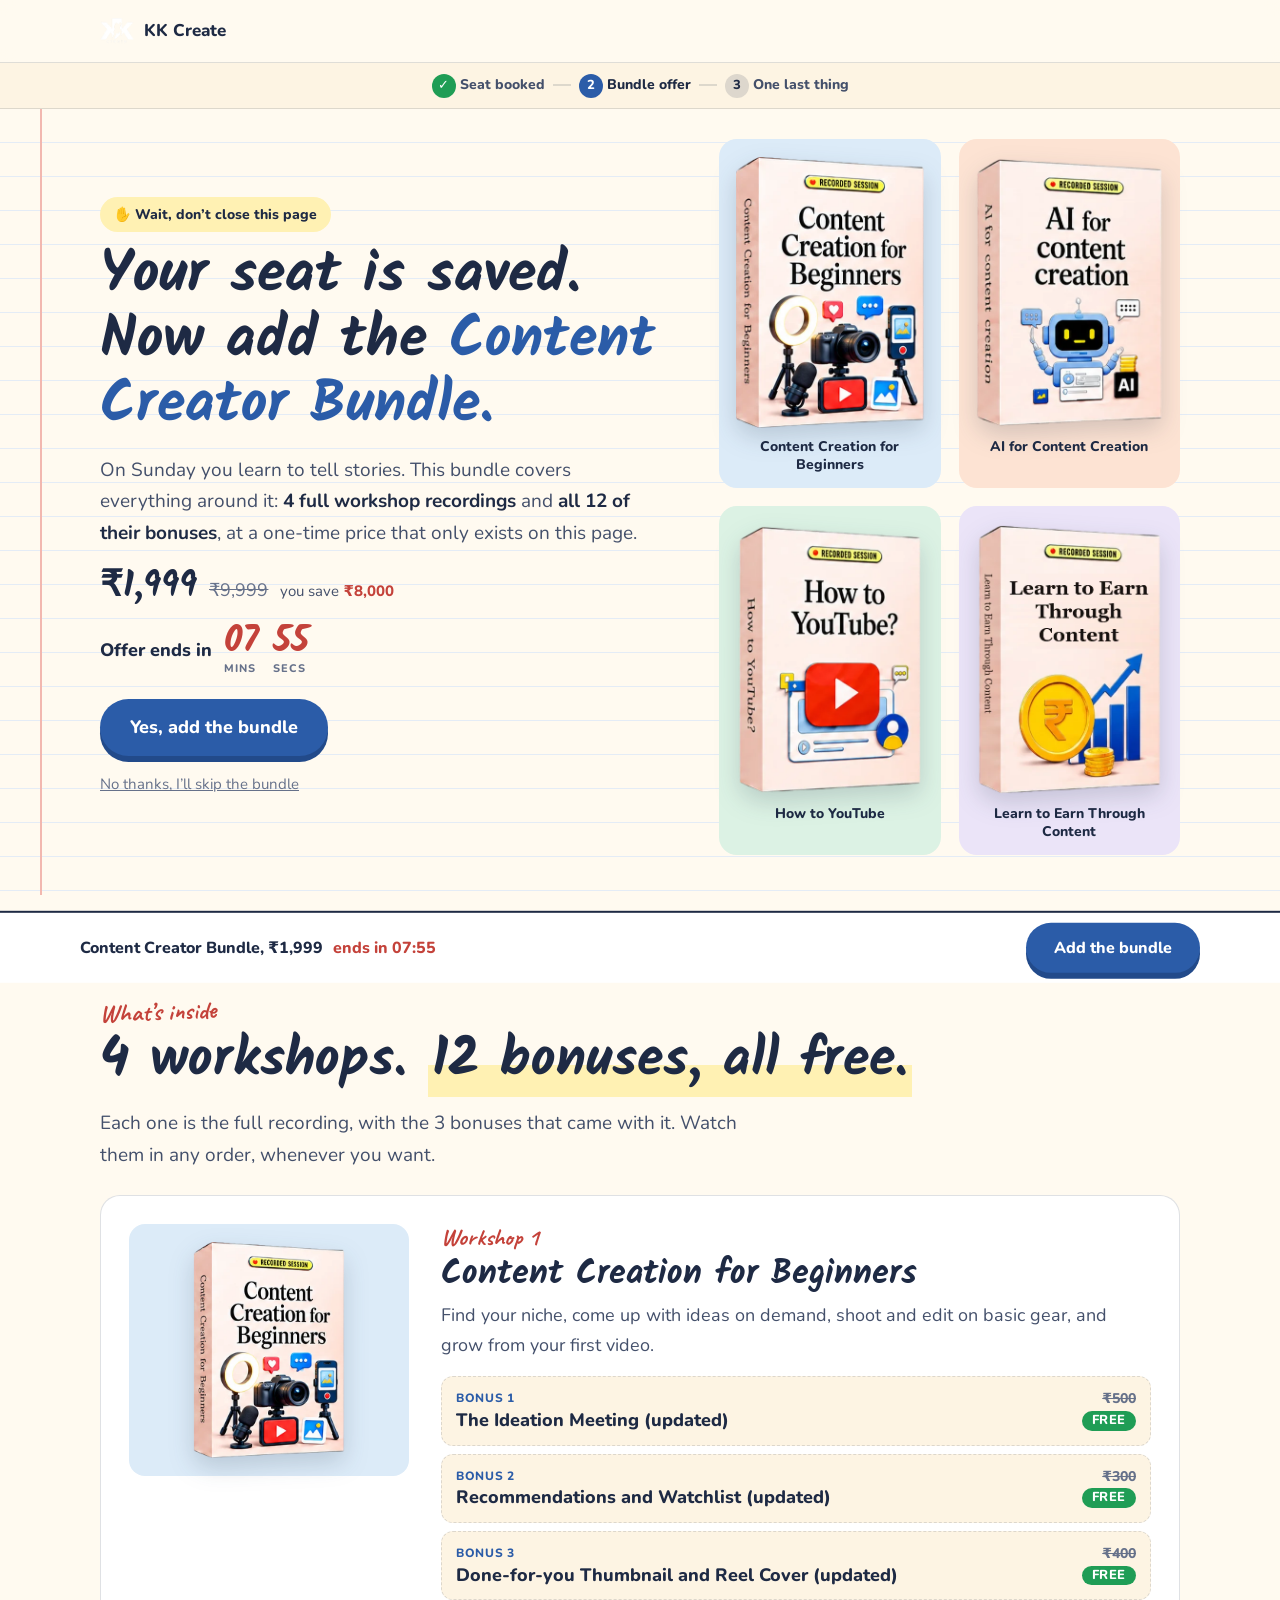
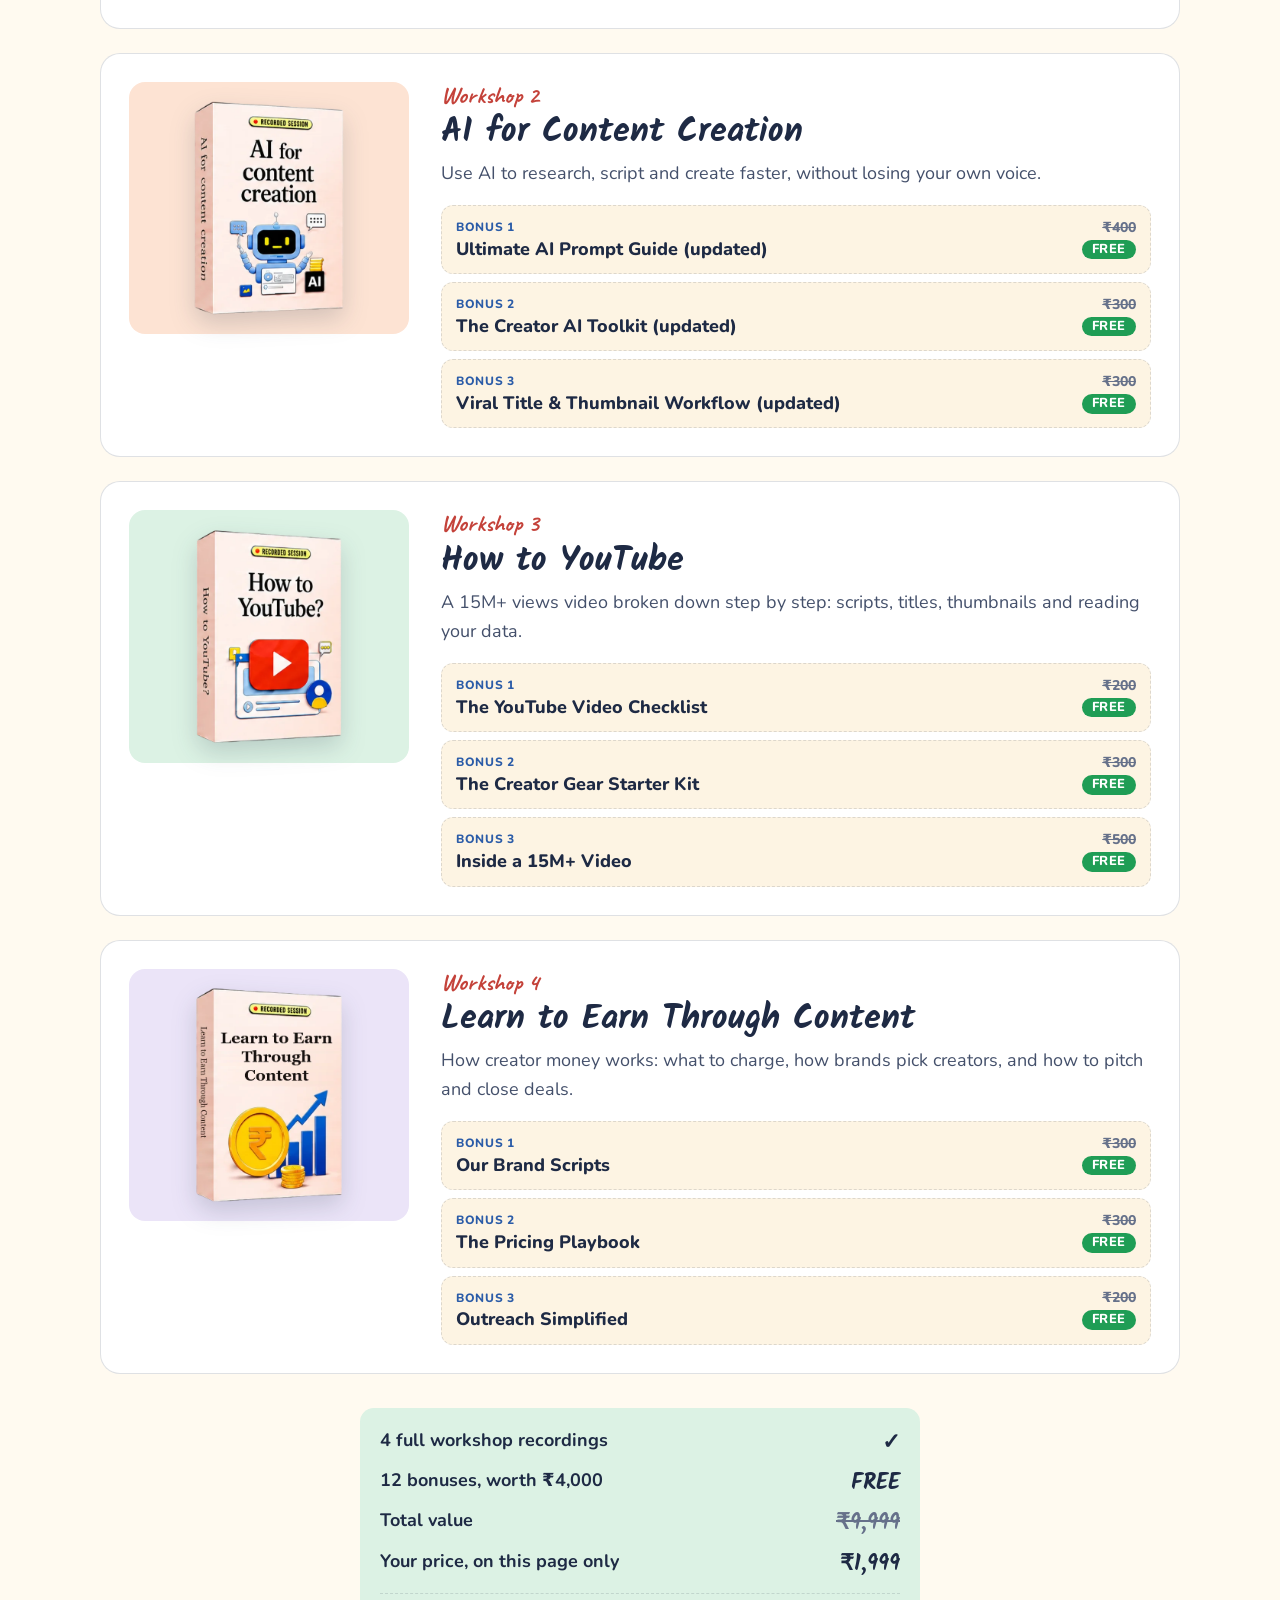
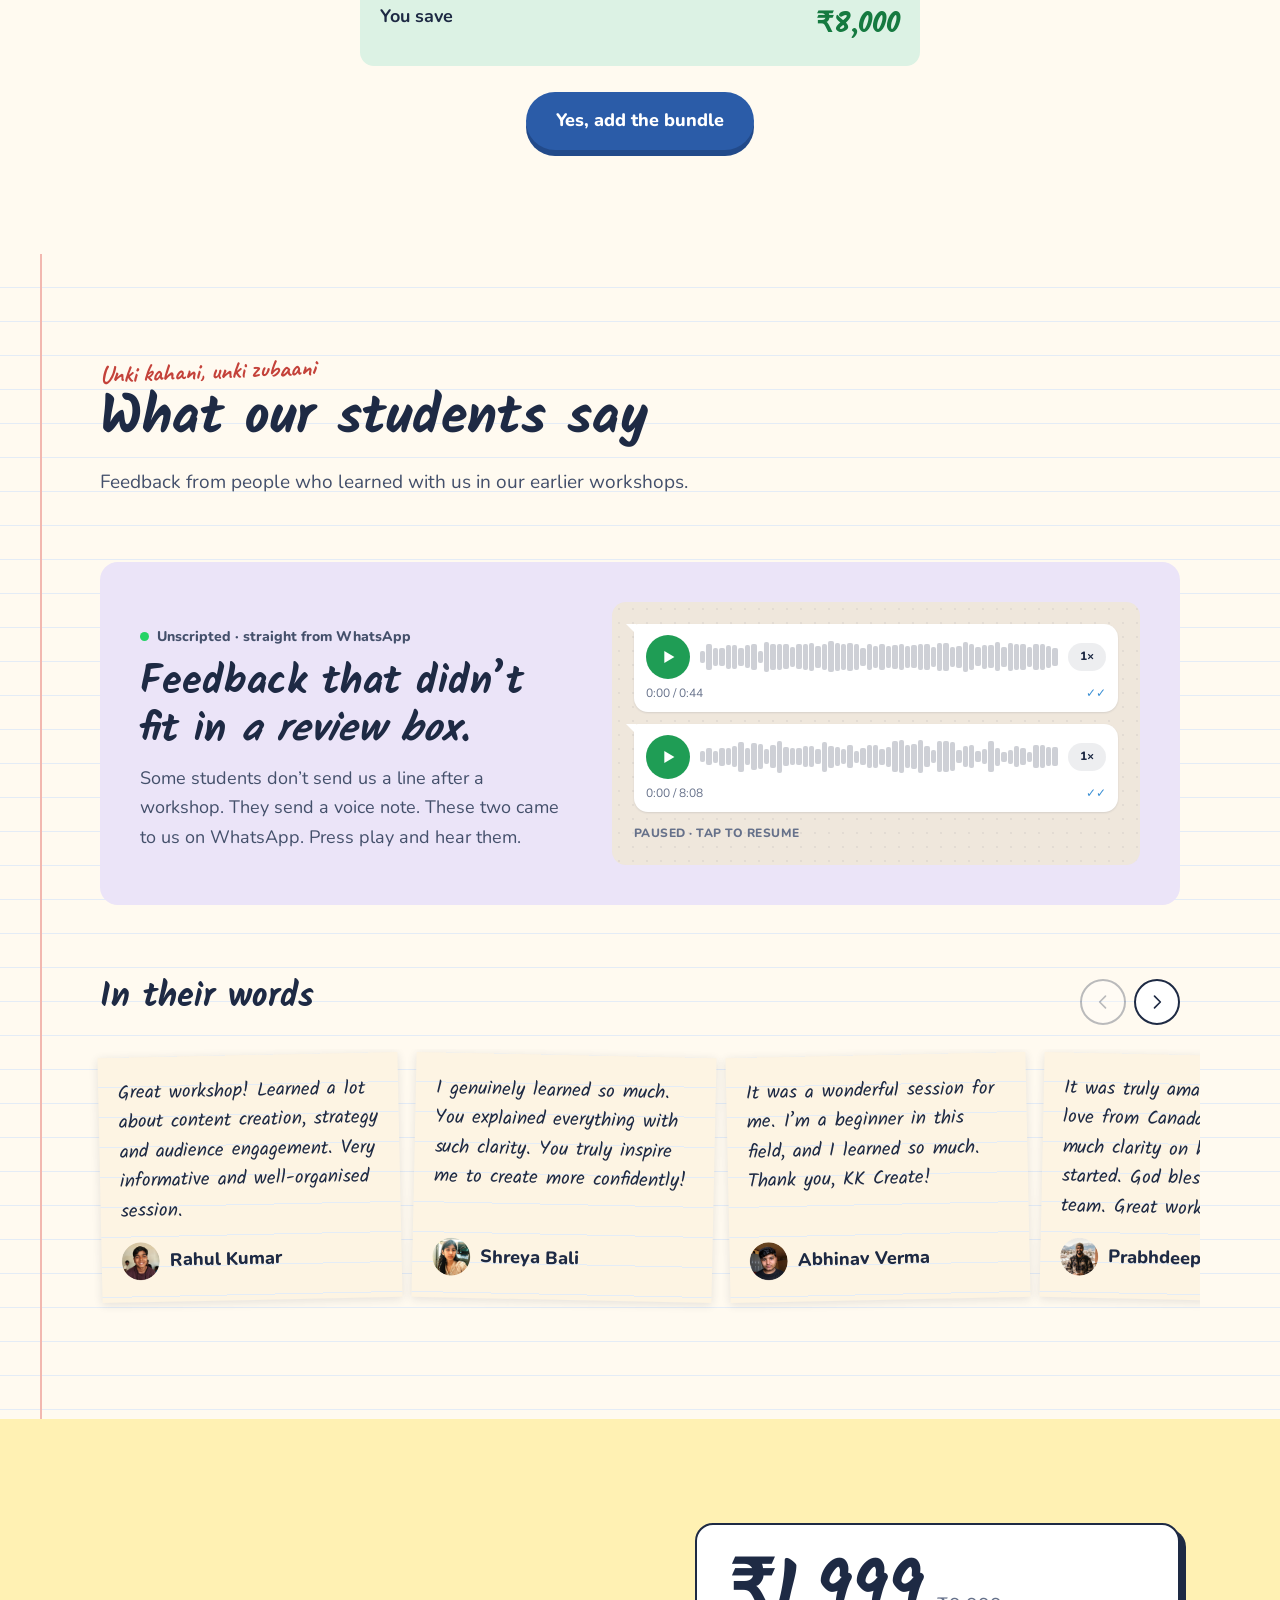
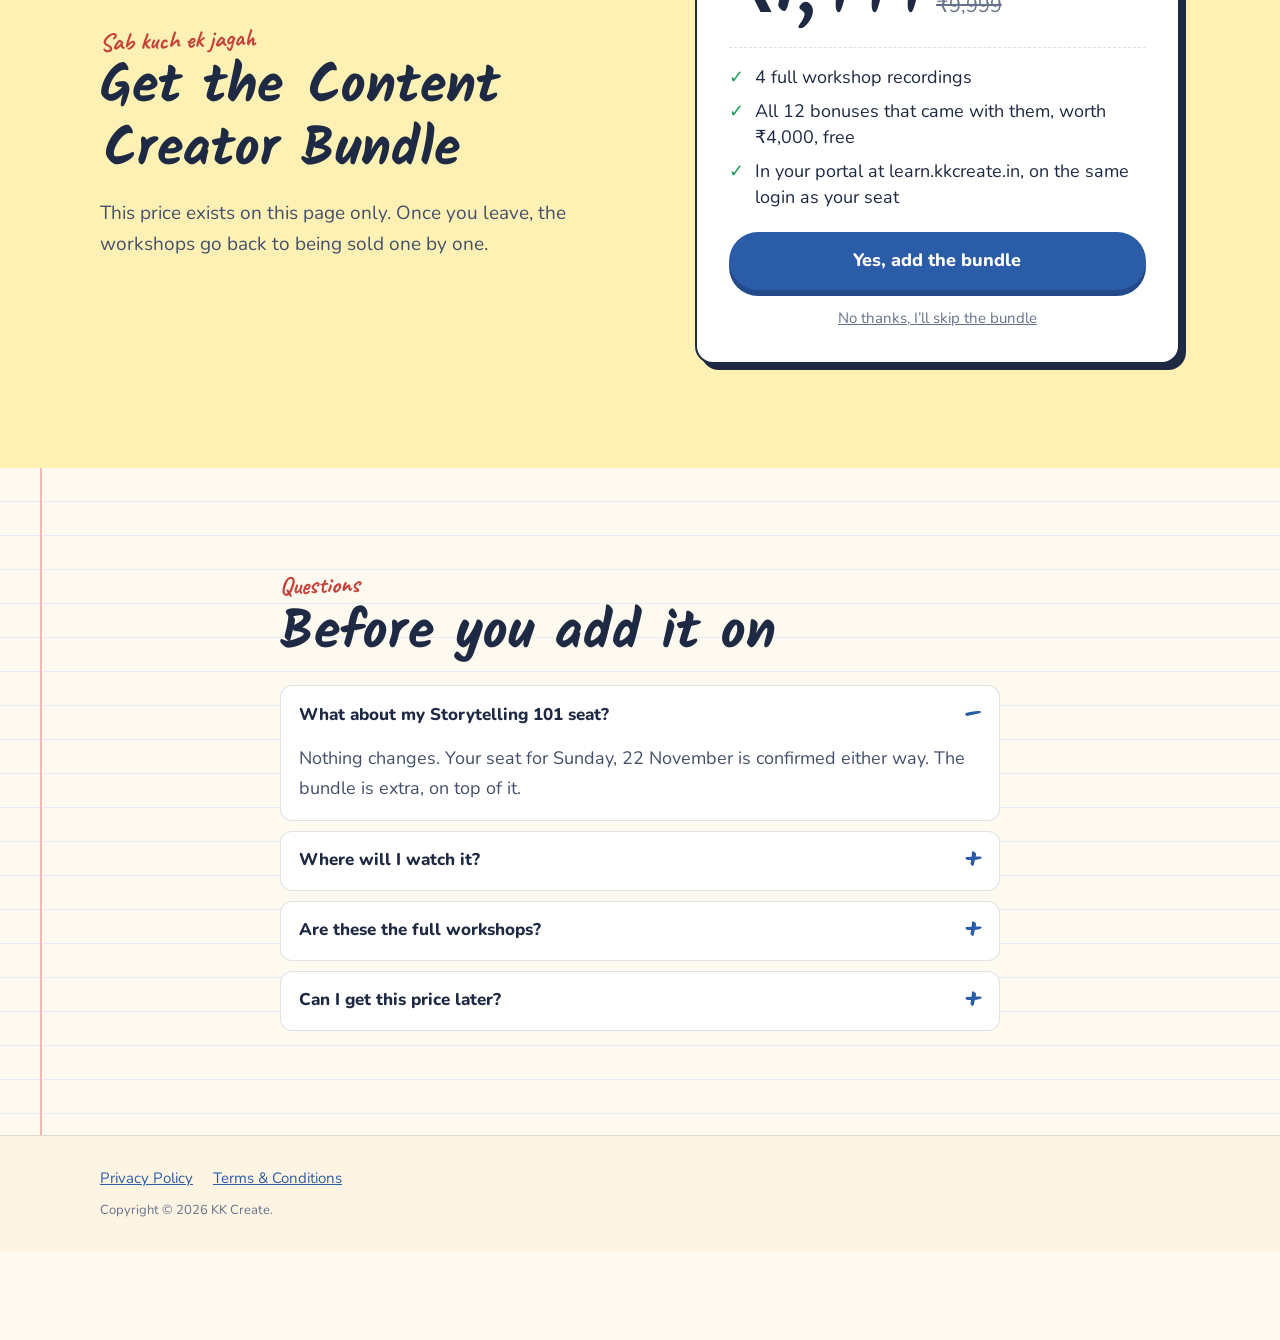
==== commit be9dad9f: "Storytelling 101: link preview, price-free landing, richer offer pages, access steps, feedback-gated" ====
--- a/bundle/index.html
+++ b/bundle/index.html
@@ -10,7 +10,7 @@
 <link rel="apple-touch-icon" href="../assets/apple-touch-icon.png" />
 <link rel="preload" as="font" type="font/woff2" crossorigin href="../assets/fonts/kalam-700.woff2" />
 <link rel="preload" as="font" type="font/woff2" crossorigin href="../assets/fonts/nunito-400.woff2" />
-<link rel="stylesheet" href="../st.css?v=3" />
+<link rel="stylesheet" href="../st.css?v=4" />
 <script>
   window.va = window.va || function () { (window.vaq = window.vaq || []).push(arguments); };
 </script>
@@ -53,61 +53,167 @@
         <div class="st-oto-cta"><a class="st-btn" href="#get" data-buy>Yes, add the bundle</a></div>
         <a class="st-decline" href="/stoto" data-decline style="margin-left:0">No thanks, I&rsquo;ll skip the bundle</a>
       </div>
-      <div class="st-covers" aria-label="The four workshops in the bundle">
-        <div class="st-cover"><div class="st-cover-drawn"><small>RECORDED WORKSHOP</small><b>Learn to Earn Through Content</b><small>with Lokesh Yadav</small></div></div>
-        <div class="st-cover"><img src="../assets/bundle/bundle-ai.webp" width="397" height="568" alt="AI for Content Creation, recorded workshop" /></div>
-        <div class="st-cover"><img src="../assets/bundle/bundle-ccb.webp" width="397" height="568" alt="Content Creation for Beginners, recorded workshop" /></div>
-        <div class="st-cover"><img src="../assets/bundle/bundle-youtube.webp" width="397" height="568" alt="How to YouTube, recorded workshop" /></div>
+      <div class="st-boxes" aria-label="The four workshops in the bundle">
+        <figure class="st-box"><img src="../assets/bundle/bundle-ccb.webp" width="397" height="568" alt="Content Creation for Beginners, recorded workshop" /><figcaption>Content Creation for Beginners</figcaption></figure>
+        <figure class="st-box"><img src="../assets/bundle/bundle-ai.webp" width="397" height="568" alt="AI for Content Creation, recorded workshop" /><figcaption>AI for Content Creation</figcaption></figure>
+        <figure class="st-box"><img src="../assets/bundle/bundle-youtube.webp" width="397" height="568" alt="How to YouTube, recorded workshop" /><figcaption>How to YouTube</figcaption></figure>
+        <figure class="st-box"><img src="../assets/bundle/bundle-lte.webp" width="397" height="568" alt="Learn to Earn Through Content, recorded workshop" /><figcaption>Learn to Earn Through Content</figcaption></figure>
       </div>
     </div>
   </section>
 
   <section class="st-sec">
-    <div class="st-narrow">
+    <div class="st-wrap">
       <span class="st-note">What&rsquo;s inside</span>
-      <h2 class="st-h2">4 workshops. <mark>12 bonuses.</mark></h2>
-      <p class="st-lead">Each one is the full recording, with the bonuses that came with it. Watch them in any order, whenever you want.</p>
-
-      <ul class="st-stack">
-        <li><i>1</i><b>Content Creation for Beginners</b><span>Find your niche, come up with ideas on demand, shoot and edit on basic gear, and grow from your first video.</span></li>
-      </ul>
-      <ul class="st-bonus-list">
-        <li><small>Bonus</small>The Ideation Meeting (updated)</li>
-        <li><small>Bonus</small>Recommendations and Watchlist (updated)</li>
-        <li><small>Bonus</small>Done-for-you Thumbnail and Reel Cover (updated)</li>
-      </ul>
-
-      <ul class="st-stack">
-        <li><i>2</i><b>AI for Content Creation</b><span>Use AI to research, script and create faster, without losing your own voice.</span></li>
-      </ul>
-      <ul class="st-bonus-list">
-        <li><small>Bonus</small>Ultimate AI Prompt Guide (updated)</li>
-        <li><small>Bonus</small>The Creator AI Toolkit (updated)</li>
-        <li><small>Bonus</small>Viral Title &amp; Thumbnail Workflow (updated)</li>
-      </ul>
-
-      <ul class="st-stack">
-        <li><i>3</i><b>How to YouTube</b><span>A 15M+ views video broken down step by step: scripts, titles, thumbnails and reading your data.</span></li>
-      </ul>
-      <ul class="st-bonus-list">
-        <li><small>Bonus</small>The YouTube Video Checklist</li>
-        <li><small>Bonus</small>The Creator Gear Starter Kit</li>
-        <li><small>Bonus</small>Inside a 15M+ Video</li>
-      </ul>
-
-      <ul class="st-stack">
-        <li><i>4</i><b>Learn to Earn Through Content</b><span>How creator money works: what to charge, how brands pick creators, and how to pitch and close deals.</span></li>
-      </ul>
-      <ul class="st-bonus-list">
-        <li><small>Bonus</small>Our Brand Scripts</li>
-        <li><small>Bonus</small>The Pricing Playbook</li>
-        <li><small>Bonus</small>Outreach Simplified</li>
-      </ul>
-
-      <div class="st-save" aria-label="What you save">
-        <div class="st-save-row"><span>4 workshops + 12 bonuses</span><b><s>&#8377;9,999</s></b></div>
+      <h2 class="st-h2">4 workshops. <mark>12 bonuses, all free.</mark></h2>
+      <p class="st-lead">Each one is the full recording, with the 3 bonuses that came with it. Watch them in any order, whenever you want.</p>
+
+      <article class="st-wk">
+        <div class="st-wk-media"><img src="../assets/bundle/bundle-ccb.webp" width="397" height="568" loading="lazy" decoding="async" alt="" /></div>
+        <div>
+          <p class="st-wk-no">Workshop 1</p>
+          <h3>Content Creation for Beginners</h3>
+          <p>Find your niche, come up with ideas on demand, shoot and edit on basic gear, and grow from your first video.</p>
+          <ul class="st-gifts">
+            <li><div><small>Bonus 1</small><b>The Ideation Meeting (updated)</b></div><em><s>&#8377;500</s><span>FREE</span></em></li>
+            <li><div><small>Bonus 2</small><b>Recommendations and Watchlist (updated)</b></div><em><s>&#8377;300</s><span>FREE</span></em></li>
+            <li><div><small>Bonus 3</small><b>Done-for-you Thumbnail and Reel Cover (updated)</b></div><em><s>&#8377;400</s><span>FREE</span></em></li>
+          </ul>
+        </div>
+      </article>
+
+      <article class="st-wk">
+        <div class="st-wk-media"><img src="../assets/bundle/bundle-ai.webp" width="397" height="568" loading="lazy" decoding="async" alt="" /></div>
+        <div>
+          <p class="st-wk-no">Workshop 2</p>
+          <h3>AI for Content Creation</h3>
+          <p>Use AI to research, script and create faster, without losing your own voice.</p>
+          <ul class="st-gifts">
+            <li><div><small>Bonus 1</small><b>Ultimate AI Prompt Guide (updated)</b></div><em><s>&#8377;400</s><span>FREE</span></em></li>
+            <li><div><small>Bonus 2</small><b>The Creator AI Toolkit (updated)</b></div><em><s>&#8377;300</s><span>FREE</span></em></li>
+            <li><div><small>Bonus 3</small><b>Viral Title &amp; Thumbnail Workflow (updated)</b></div><em><s>&#8377;300</s><span>FREE</span></em></li>
+          </ul>
+        </div>
+      </article>
+
+      <article class="st-wk">
+        <div class="st-wk-media"><img src="../assets/bundle/bundle-youtube.webp" width="397" height="568" loading="lazy" decoding="async" alt="" /></div>
+        <div>
+          <p class="st-wk-no">Workshop 3</p>
+          <h3>How to YouTube</h3>
+          <p>A 15M+ views video broken down step by step: scripts, titles, thumbnails and reading your data.</p>
+          <ul class="st-gifts">
+            <li><div><small>Bonus 1</small><b>The YouTube Video Checklist</b></div><em><s>&#8377;200</s><span>FREE</span></em></li>
+            <li><div><small>Bonus 2</small><b>The Creator Gear Starter Kit</b></div><em><s>&#8377;300</s><span>FREE</span></em></li>
+            <li><div><small>Bonus 3</small><b>Inside a 15M+ Video</b></div><em><s>&#8377;500</s><span>FREE</span></em></li>
+          </ul>
+        </div>
+      </article>
+
+      <article class="st-wk">
+        <div class="st-wk-media"><img src="../assets/bundle/bundle-lte.webp" width="397" height="568" loading="lazy" decoding="async" alt="" /></div>
+        <div>
+          <p class="st-wk-no">Workshop 4</p>
+          <h3>Learn to Earn Through Content</h3>
+          <p>How creator money works: what to charge, how brands pick creators, and how to pitch and close deals.</p>
+          <ul class="st-gifts">
+            <li><div><small>Bonus 1</small><b>Our Brand Scripts</b></div><em><s>&#8377;300</s><span>FREE</span></em></li>
+            <li><div><small>Bonus 2</small><b>The Pricing Playbook</b></div><em><s>&#8377;300</s><span>FREE</span></em></li>
+            <li><div><small>Bonus 3</small><b>Outreach Simplified</b></div><em><s>&#8377;200</s><span>FREE</span></em></li>
+          </ul>
+        </div>
+      </article>
+
+      <div class="st-save st-narrow-box" aria-label="What you save">
+        <div class="st-save-row"><span>4 full workshop recordings</span><b>&#10003;</b></div>
+        <div class="st-save-row"><span>12 bonuses, worth &#8377;4,000</span><b>FREE</b></div>
+        <div class="st-save-row"><span>Total value</span><b><s>&#8377;9,999</s></b></div>
         <div class="st-save-row"><span>Your price, on this page only</span><b>&#8377;1,999</b></div>
         <div class="st-save-row st-save-total"><span>You save</span><b>&#8377;8,000</b></div>
+      </div>
+      <div class="st-center" style="margin-top:26px"><a class="st-btn" href="#get" data-buy>Yes, add the bundle</a></div>
+    </div>
+  </section>
+
+  <section class="st-sec st-ruled">
+    <div class="st-wrap">
+      <span class="st-note">Unki kahani, unki zubaani</span>
+      <h2 class="st-h2">What our students say</h2>
+      <p class="st-lead">Feedback from people who learned with us in our earlier workshops.</p>
+      <article class="st-voice" data-voice>
+        <div class="st-voice-copy">
+          <p class="st-voice-kick"><i aria-hidden="true"></i>Unscripted &middot; straight from WhatsApp</p>
+          <h3>Feedback that didn&rsquo;t fit in <em>a review box.</em></h3>
+          <p>Some students don&rsquo;t send us a line after a workshop. They send a voice note. These two came to us on WhatsApp. Press play and hear them.</p>
+        </div>
+        <div class="st-chat">
+          <div class="st-note-bubble" data-note data-duration="44" data-levels="10,60,40,49,59,56,50,67,60,6,100,72,59,69,59,62,64,91,63,63,87,93,78,72,70,51,67,41,81,68,52,67,66,64,62,67,58,81,69,50,66,86,59,52,73,48,82,59,81,56,76,56,64,64,61,42">
+            <div class="st-player">
+              <button class="st-note-play" type="button" data-note-toggle aria-label="Play the voice note">
+                <svg class="i-play" viewBox="0 0 24 24" fill="currentColor" aria-hidden="true"><path d="M8 5.5v13l11-6.5z" /></svg>
+                <svg class="i-pause" viewBox="0 0 24 24" fill="currentColor" aria-hidden="true"><rect x="6.5" y="5" width="4" height="14" rx="1.2" /><rect x="13.5" y="5" width="4" height="14" rx="1.2" /></svg>
+              </button>
+              <div class="st-wave" data-note-wave role="slider" tabindex="0" aria-label="Seek" aria-valuemin="0" aria-valuemax="100" aria-valuenow="0"></div>
+              <button class="st-speed" type="button" data-note-speed aria-label="Playback speed">1&times;</button>
+            </div>
+            <div class="st-note-meta"><span data-note-time>0:00 / 0:44</span><span aria-hidden="true">&#10003;&#10003;</span></div>
+            <audio preload="metadata">
+              <source src="../assets/audio/feedback-2.ogg" type="audio/ogg; codecs=opus" />
+              <source src="../assets/audio/feedback-2.mp3" type="audio/mpeg" />
+            </audio>
+          </div>
+          <div class="st-note-bubble" data-note data-duration="488" data-levels="77,80,79,88,82,85,100,85,92,91,84,90,96,86,87,82,85,89,84,95,87,89,82,87,78,86,89,87,84,89,96,99,93,93,98,87,82,98,96,97,82,86,88,79,83,96,84,79,81,85,84,79,89,87,88,88">
+            <div class="st-player">
+              <button class="st-note-play" type="button" data-note-toggle aria-label="Play the voice note">
+                <svg class="i-play" viewBox="0 0 24 24" fill="currentColor" aria-hidden="true"><path d="M8 5.5v13l11-6.5z" /></svg>
+                <svg class="i-pause" viewBox="0 0 24 24" fill="currentColor" aria-hidden="true"><rect x="6.5" y="5" width="4" height="14" rx="1.2" /><rect x="13.5" y="5" width="4" height="14" rx="1.2" /></svg>
+              </button>
+              <div class="st-wave" data-note-wave role="slider" tabindex="0" aria-label="Seek" aria-valuemin="0" aria-valuemax="100" aria-valuenow="0"></div>
+              <button class="st-speed" type="button" data-note-speed aria-label="Playback speed">1&times;</button>
+            </div>
+            <div class="st-note-meta"><span data-note-time>0:00 / 8:08</span><span aria-hidden="true">&#10003;&#10003;</span></div>
+            <audio preload="none">
+              <source src="../assets/audio/feedback.ogg" type="audio/ogg; codecs=opus" />
+              <source src="../assets/audio/feedback.mp3" type="audio/mpeg" />
+            </audio>
+          </div>
+          <p class="st-chat-hint" data-voice-hint>Tap play to listen</p>
+        </div>
+      </article>
+      <div class="st-written" data-rail>
+        <div class="st-rail-head">
+          <h3 class="st-sub">In their words</h3>
+          <div class="st-arrows">
+            <button class="st-arrow" type="button" data-rail-prev aria-label="Previous testimonials"><svg viewBox="0 0 24 24" fill="none" stroke="currentColor" stroke-width="2" stroke-linecap="round" stroke-linejoin="round" aria-hidden="true"><path d="M15 5l-7 7 7 7" /></svg></button>
+            <button class="st-arrow" type="button" data-rail-next aria-label="More testimonials"><svg viewBox="0 0 24 24" fill="none" stroke="currentColor" stroke-width="2" stroke-linecap="round" stroke-linejoin="round" aria-hidden="true"><path d="M9 5l7 7-7 7" /></svg></button>
+          </div>
+        </div>
+        <div class="st-track" data-rail-track>
+          <figure class="st-slide st-quote">
+            <blockquote>Great workshop! Learned a lot about content creation, strategy and audience engagement. Very informative and well-organised session.</blockquote>
+            <figcaption><img src="../assets/home/tst-4.png" width="100" height="100" loading="lazy" alt="" />Rahul Kumar</figcaption>
+          </figure>
+          <figure class="st-slide st-quote">
+            <blockquote>I genuinely learned so much. You explained everything with such clarity. You truly inspire me to create more confidently!</blockquote>
+            <figcaption><img src="../assets/home/tst-3.png" width="100" height="100" loading="lazy" alt="" />Shreya Bali</figcaption>
+          </figure>
+          <figure class="st-slide st-quote">
+            <blockquote>It was a wonderful session for me. I&rsquo;m a beginner in this field, and I learned so much. Thank you, KK Create!</blockquote>
+            <figcaption><img src="../assets/home/tst-1.png" width="100" height="100" loading="lazy" alt="" />Abhinav Verma</figcaption>
+          </figure>
+          <figure class="st-slide st-quote">
+            <blockquote>It was truly amazing, sending love from Canada. I got so much clarity on how to get started. God bless the whole team. Great work!</blockquote>
+            <figcaption><img src="../assets/home/tst-2.png" width="100" height="100" loading="lazy" alt="" />Prabhdeep Singh</figcaption>
+          </figure>
+          <figure class="st-slide st-quote">
+            <blockquote>Thanks for the knowledge, Kavya di. I loved today&rsquo;s workshop. I will definitely follow your ideas to grow and improve.</blockquote>
+            <figcaption><img src="../assets/home/tst-5.png" width="100" height="100" loading="lazy" alt="" />Ayushi Singh</figcaption>
+          </figure>
+          <figure class="st-slide st-quote">
+            <blockquote>Thanks for the informative session. Looking forward to learning more in the future, I appreciate it.</blockquote>
+            <figcaption><img src="../assets/home/tst-6.png" width="100" height="100" loading="lazy" alt="" />Anmol Agarwal</figcaption>
+          </figure>
+        </div>
       </div>
     </div>
   </section>
@@ -123,7 +229,7 @@
         <p class="st-ticket-price"><b>&#8377;1,999</b> <s>&#8377;9,999</s></p>
         <ul>
           <li>4 full workshop recordings</li>
-          <li>All 12 bonuses that came with them</li>
+          <li>All 12 bonuses that came with them, worth &#8377;4,000, free</li>
           <li>In your portal at learn.kkcreate.in, on the same login as your seat</li>
         </ul>
         <a class="st-btn" href="#get" data-buy>Yes, add the bundle</a>
@@ -162,7 +268,8 @@
   <a class="st-btn" href="#get" data-buy>Add the bundle</a>
 </div>
 
-<script src="../oto.js?v=3"></script>
+<script src="../oto.js?v=4"></script>
+<script src="../st.js?v=4"></script>
 
 </body>
 </html>
--- a/st.css
+++ b/st.css
@@ -364,6 +364,70 @@
 .st-save-total { margin-top: 6px; padding-top: 8px; border-top: 1px dashed var(--rule); font-size: 18px; }
 .st-save-total b { color: #157a40; font-size: 28px; }
 
+/* The bundle's four boxes: the same size, each on its own pastel card. */
+.st-boxes { display: grid; grid-template-columns: repeat(2, minmax(0, 1fr)); gap: clamp(10px, 2vw, 18px); }
+.st-box { margin: 0; padding: clamp(12px, 2vw, 18px) clamp(10px, 1.6vw, 16px) 14px; border-radius: 18px; background: var(--sky); text-align: center; }
+.st-box:nth-child(2) { background: var(--peach); }
+.st-box:nth-child(3) { background: var(--mint); }
+.st-box:nth-child(4) { background: var(--lilac); }
+.st-box img { width: 100%; aspect-ratio: 397 / 568; object-fit: contain; filter: drop-shadow(0 10px 12px rgba(30, 42, 68, 0.18)); }
+.st-box figcaption { margin-top: 10px; font-weight: 800; font-size: 14px; line-height: 1.3; }
+.st-wk { display: grid; gap: 20px; margin-top: 24px; padding: clamp(18px, 3vw, 28px); background: #ffffff; border: 1px solid var(--rule); border-radius: 20px; }
+.st-wk-media { display: grid; place-items: center; padding: 18px; border-radius: 16px; background: var(--sky); }
+.st-wk:nth-of-type(2) .st-wk-media { background: var(--peach); }
+.st-wk:nth-of-type(3) .st-wk-media { background: var(--mint); }
+.st-wk:nth-of-type(4) .st-wk-media { background: var(--lilac); }
+.st-wk-media img { width: min(220px, 62%); filter: drop-shadow(0 10px 12px rgba(30, 42, 68, 0.18)); }
+.st-wk-no { font-family: var(--note); font-weight: 700; font-size: 24px; line-height: 1.1; color: var(--red); }
+.st-wk h3 { margin-top: 4px; font-family: var(--hand); font-weight: 700; font-size: clamp(26px, 4vw, 34px); line-height: 1.2; }
+.st-wk h3 + p { margin-top: 6px; color: var(--ink-2); }
+.st-gifts { display: grid; gap: 8px; margin-top: 16px; }
+.st-gifts li { display: flex; align-items: center; justify-content: space-between; gap: 12px; padding: 12px 14px; border: 1px dashed var(--rule); border-radius: 12px; background: var(--paper-2); }
+.st-gifts small { display: block; font-weight: 800; font-size: 12px; letter-spacing: 0.06em; text-transform: uppercase; color: var(--pen); }
+.st-gifts b { display: block; font-weight: 800; line-height: 1.3; }
+.st-gifts em { flex: none; display: grid; justify-items: end; gap: 3px; font-style: normal; font-weight: 800; font-size: 14px; line-height: 1.2; }
+.st-gifts em s { color: var(--ink-3); }
+.st-gifts em span { padding: 2px 10px; border-radius: 999px; background: #1f9d55; color: #ffffff; font-size: 13px; letter-spacing: 0.04em; }
+.st-narrow-box { max-width: 560px; margin-inline: auto; margin-top: 34px; }
+.st-save-row b s { color: var(--ink-3); }
+
+/* The Playbook page: the gap, the gains, with/without, why now. */
+.st-pains { display: grid; gap: 10px; margin-block: 22px 6px; }
+.st-pains li { position: relative; padding: 14px 18px 14px 52px; background: #ffffff; border: 1px solid var(--rule); border-radius: 12px; font-family: var(--hand); font-size: 19px; line-height: 1.45; }
+.st-pains li::before { content: "?"; position: absolute; left: 16px; top: 13px; display: grid; place-items: center; width: 26px; height: 26px; border-radius: 50%; background: var(--butter); font-family: var(--body); font-weight: 800; font-size: 15px; color: var(--ink); }
+.st-gains { display: grid; gap: 14px; margin-block: 28px 4px; }
+.st-gain { padding: clamp(18px, 3vw, 26px); border-radius: 18px; background: var(--sky); }
+.st-gain:nth-child(2) { background: var(--peach); }
+.st-gain:nth-child(3) { background: var(--mint); }
+.st-gain:nth-child(4) { background: var(--lilac); }
+.st-gain small { font-weight: 800; font-size: 13px; letter-spacing: 0.06em; text-transform: uppercase; color: var(--pen-2); }
+.st-gain h3 { margin-top: 6px; font-family: var(--hand); font-weight: 700; font-size: clamp(24px, 3.4vw, 30px); line-height: 1.2; }
+.st-gain p { margin-top: 8px; color: var(--ink-2); }
+.st-gain p b { color: var(--ink); }
+.st-vs { display: grid; gap: 14px; margin-top: 28px; }
+.st-vs > div { padding: clamp(18px, 3vw, 26px); border: 1px solid var(--rule); border-radius: 18px; background: #ffffff; }
+.st-vs > .is-with { border: 2px solid #1f9d55; background: var(--mint); }
+.st-vs h3 { font-family: var(--hand); font-weight: 700; font-size: clamp(24px, 3.4vw, 30px); line-height: 1.2; }
+.st-vs ul { display: grid; gap: 10px; margin-top: 12px; }
+.st-vs li { position: relative; padding-left: 28px; line-height: 1.45; color: var(--ink-2); }
+.st-vs li::before { content: "\2715"; position: absolute; left: 0; font-weight: 800; color: var(--red); }
+.st-vs .is-with li { color: var(--ink); font-weight: 700; }
+.st-vs .is-with li::before { content: "\2713"; color: #157a40; }
+.st-now { background: var(--butter); }
+.st-now-list { display: grid; gap: 12px; margin-top: 24px; counter-reset: now; }
+.st-now-list li { position: relative; padding: 18px 20px 18px 66px; border-radius: 14px; background: #ffffff; }
+.st-now-list li::before { counter-increment: now; content: counter(now); position: absolute; left: 18px; top: 17px; display: grid; place-items: center; width: 34px; height: 34px; border-radius: 50%; background: var(--pen); font-family: var(--hand); font-weight: 700; color: #ffffff; }
+.st-now-list b { display: block; font-weight: 800; font-size: 18px; line-height: 1.3; }
+.st-now-list span { display: block; margin-top: 4px; color: var(--ink-2); }
+
+/* "Live on Zoom" in place of the price on the landing page. */
+.st-zoom { display: inline-flex; align-items: center; gap: 8px; width: fit-content; padding: 8px 16px; border-radius: 999px; background: var(--sky); font-weight: 800; font-size: 15px; color: var(--pen-2); }
+.st-zoom svg { width: 20px; height: 20px; }
+.st-ticket-zoom { display: flex; align-items: center; gap: 16px; }
+.st-ticket-zoom svg { flex: none; width: 58px; height: 58px; padding: 13px; border-radius: 16px; background: var(--sky); color: var(--pen); }
+.st-ticket-zoom span { font-weight: 700; color: var(--ink-2); }
+.st-ticket-zoom b { display: block; font-family: var(--hand); font-weight: 700; font-size: clamp(32px, 5vw, 42px); line-height: 1.1; color: var(--ink); }
+
 .bar { position: fixed; z-index: 60; left: 0; right: 0; bottom: 0; display: flex; align-items: center; justify-content: space-between; gap: 12px; padding: 10px 14px calc(10px + env(safe-area-inset-bottom)); background: #ffffff; border-top: 2px solid var(--ink); transition: transform 0.3s ease; }
 .bar.is-tucked { transform: translateY(115%); }
 .bar-copy { min-width: 0; font-weight: 800; font-size: 14px; line-height: 1.3; }
@@ -408,6 +472,19 @@
 .st-unlocked li { display: flex; gap: 12px; padding: 12px 16px; background: #ffffff; border: 1px solid var(--rule); border-radius: 10px; line-height: 1.4; font-weight: 700; }
 .st-unlocked i { flex: none; font-style: normal; font-family: var(--hand); font-size: 20px; color: var(--pen); }
 
+/* Access instructions on the thank-you pages. */
+.st-rules { margin-top: clamp(28px, 5vw, 44px); padding: clamp(20px, 4vw, 30px); border: 2px solid var(--red); border-radius: 18px; background: #ffffff; }
+.st-rules-tag { display: inline-block; padding: 4px 12px; border-radius: 999px; background: var(--red); font-weight: 800; font-size: 13px; letter-spacing: 0.04em; color: #ffffff; }
+.st-rules h2 { margin-top: 10px; font-family: var(--hand); font-weight: 700; font-size: clamp(26px, 4.4vw, 34px); line-height: 1.2; }
+.st-rules > p { margin-top: 6px; color: var(--ink-2); }
+.st-rules ol { display: grid; gap: 14px; margin-top: 18px; counter-reset: rule; }
+.st-rules li { position: relative; padding-left: 48px; }
+.st-rules li::before { counter-increment: rule; content: counter(rule); position: absolute; left: 0; top: 0; display: grid; place-items: center; width: 34px; height: 34px; border-radius: 50%; background: var(--butter); font-family: var(--hand); font-weight: 700; font-size: 18px; color: var(--ink); }
+.st-rules li b { display: block; font-weight: 800; font-size: 17px; line-height: 1.35; }
+.st-rules li span { display: block; margin-top: 2px; color: var(--ink-2); }
+.st-rules li a { font-weight: 800; }
+.st-rules-note { margin-top: 18px; padding: 14px 16px; border-radius: 12px; background: var(--butter); font-weight: 700; color: var(--ink); }
+
 /* ---------- Legal ---------- */
 .st-doc { padding-block: clamp(36px, 6vw, 64px); }
 .st-doc h1 { font-family: var(--hand); font-weight: 700; font-size: clamp(38px, 7vw, 58px); line-height: 1.1; }
@@ -431,6 +508,9 @@
   .st-mods, .st-for-list, .st-stories { grid-template-columns: repeat(2, minmax(0, 1fr)); }
   .st-covers { grid-template-columns: repeat(4, minmax(0, 1fr)); }
   .st-oto-cta .st-btn { width: auto; }
+  .st-boxes { grid-template-columns: repeat(4, minmax(0, 1fr)); }
+  .st-gains, .st-vs { grid-template-columns: repeat(2, minmax(0, 1fr)); }
+  .st-wk { grid-template-columns: 240px minmax(0, 1fr); align-items: start; }
 }
 @media (min-width: 960px) {
   body { font-size: 18px; }
@@ -448,6 +528,8 @@
   .st-host-in { grid-template-columns: minmax(0, 0.8fr) minmax(0, 1.2fr); gap: 56px; align-items: center; }
   .st-offer-in { grid-template-columns: minmax(0, 1fr) minmax(0, 0.9fr); gap: 56px; }
   .st-wait-in { grid-template-columns: minmax(0, 1.1fr) minmax(0, 0.9fr); gap: 56px; }
+  .st-boxes { grid-template-columns: repeat(2, minmax(0, 1fr)); }
+  .st-wk { grid-template-columns: 280px minmax(0, 1fr); gap: 32px; }
   .st-pass { grid-template-columns: minmax(0, 1fr) 300px; }
   .st-pass-stub { border-top: 0; border-left: 2px dashed var(--rule); align-content: center; }
   .st-oto-strip { grid-template-columns: minmax(0, 1fr) 300px; align-items: center; }
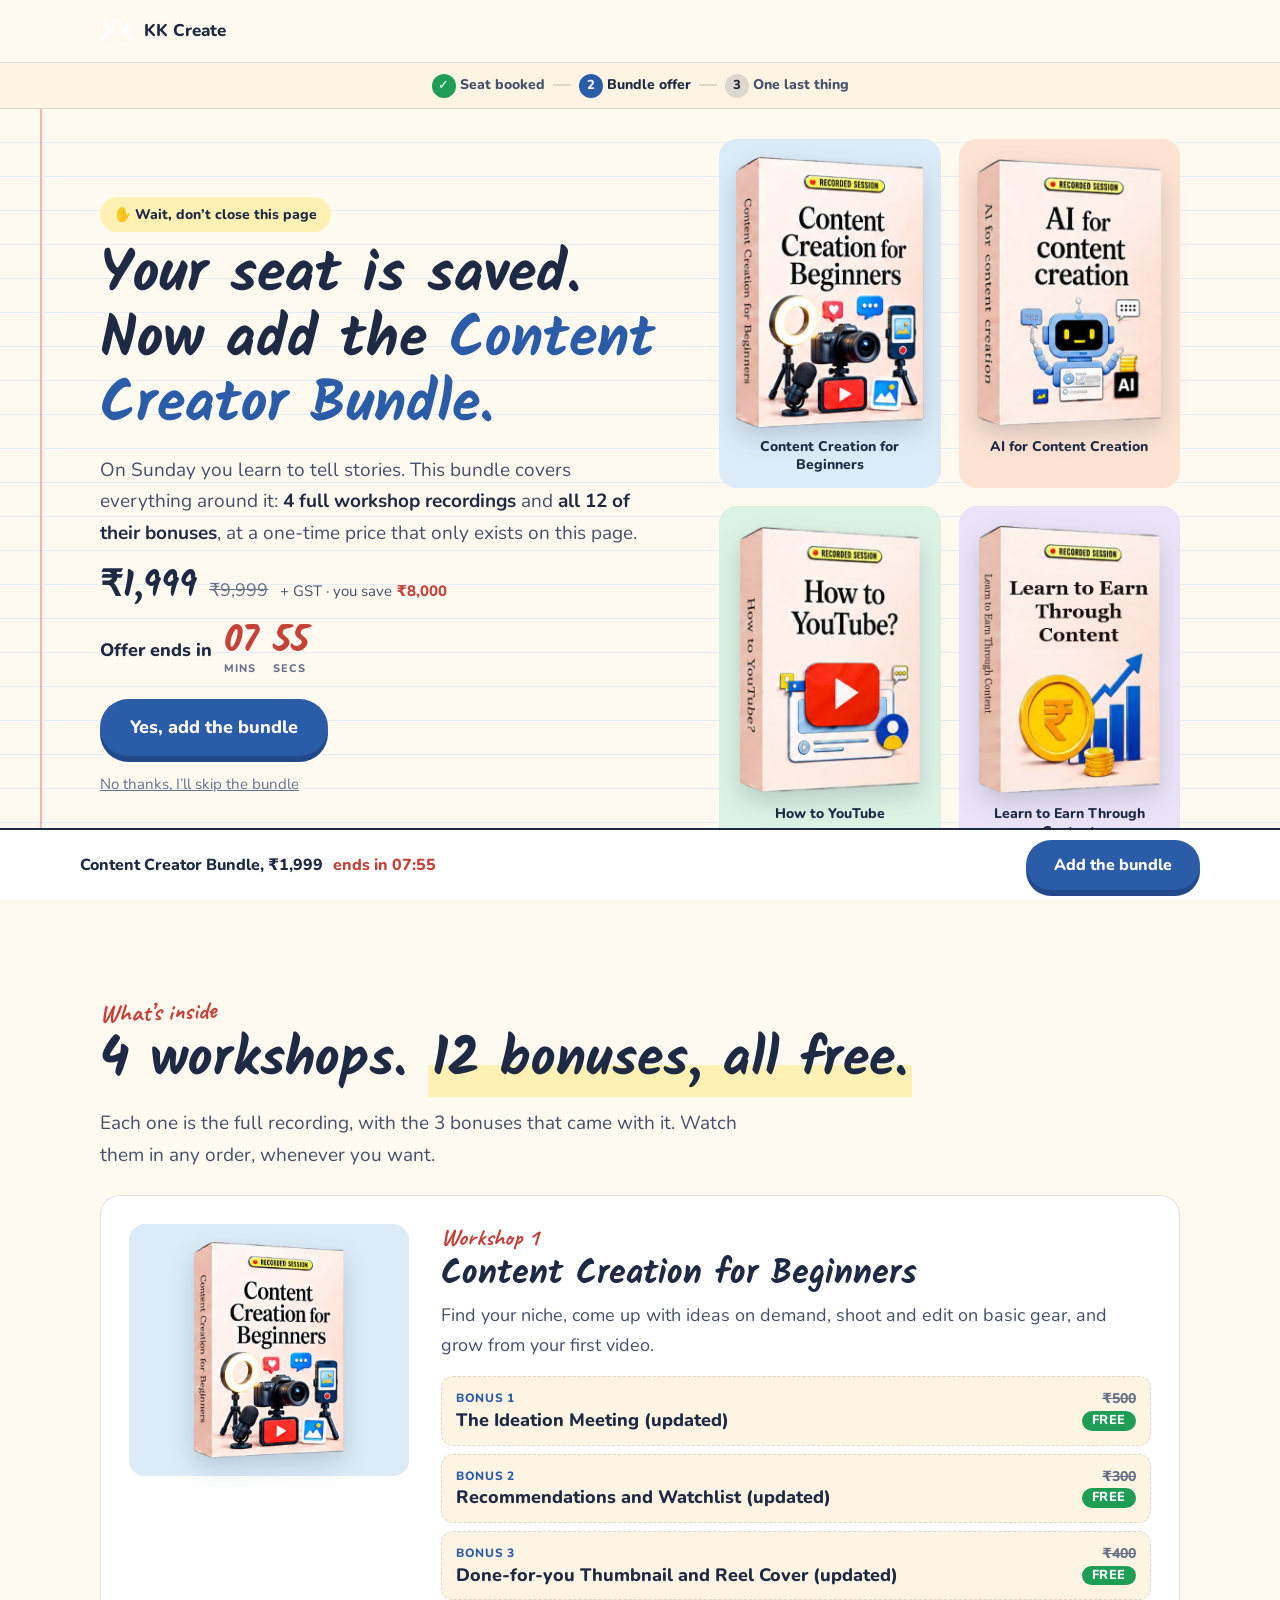
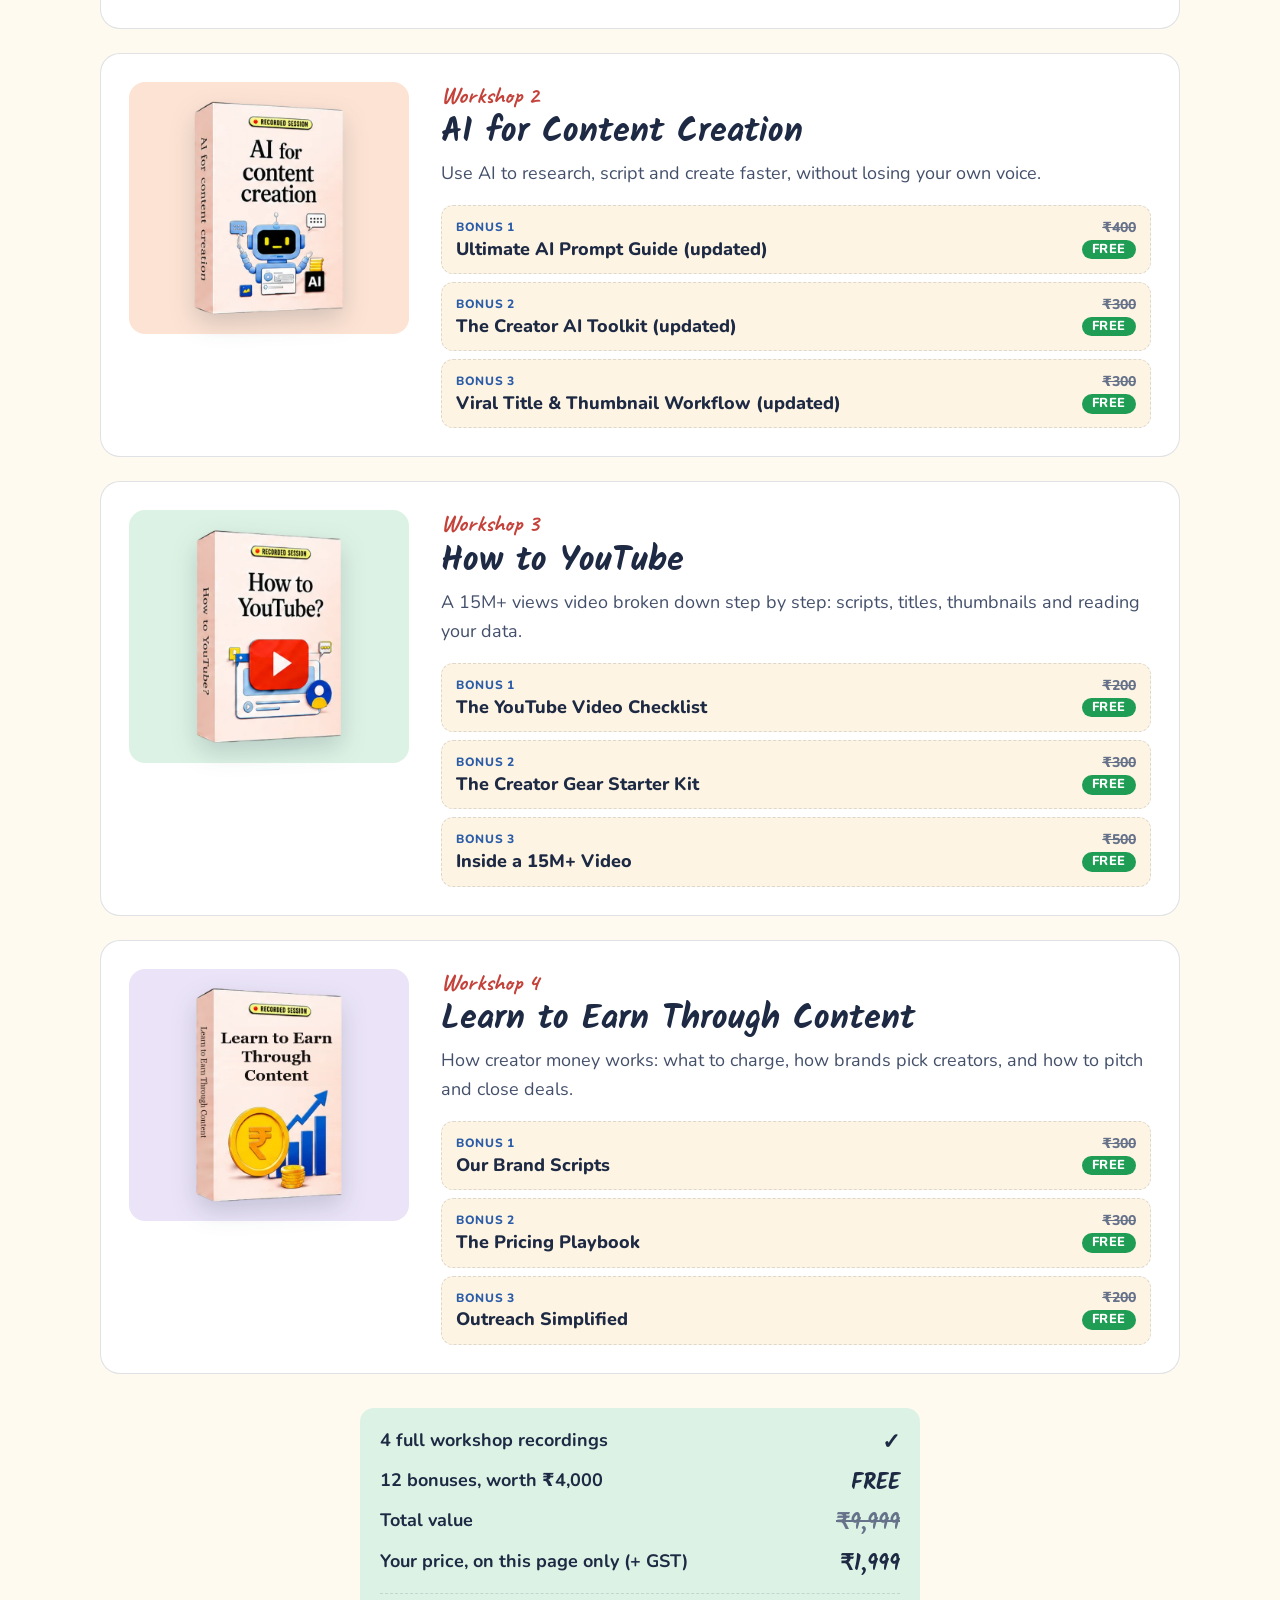
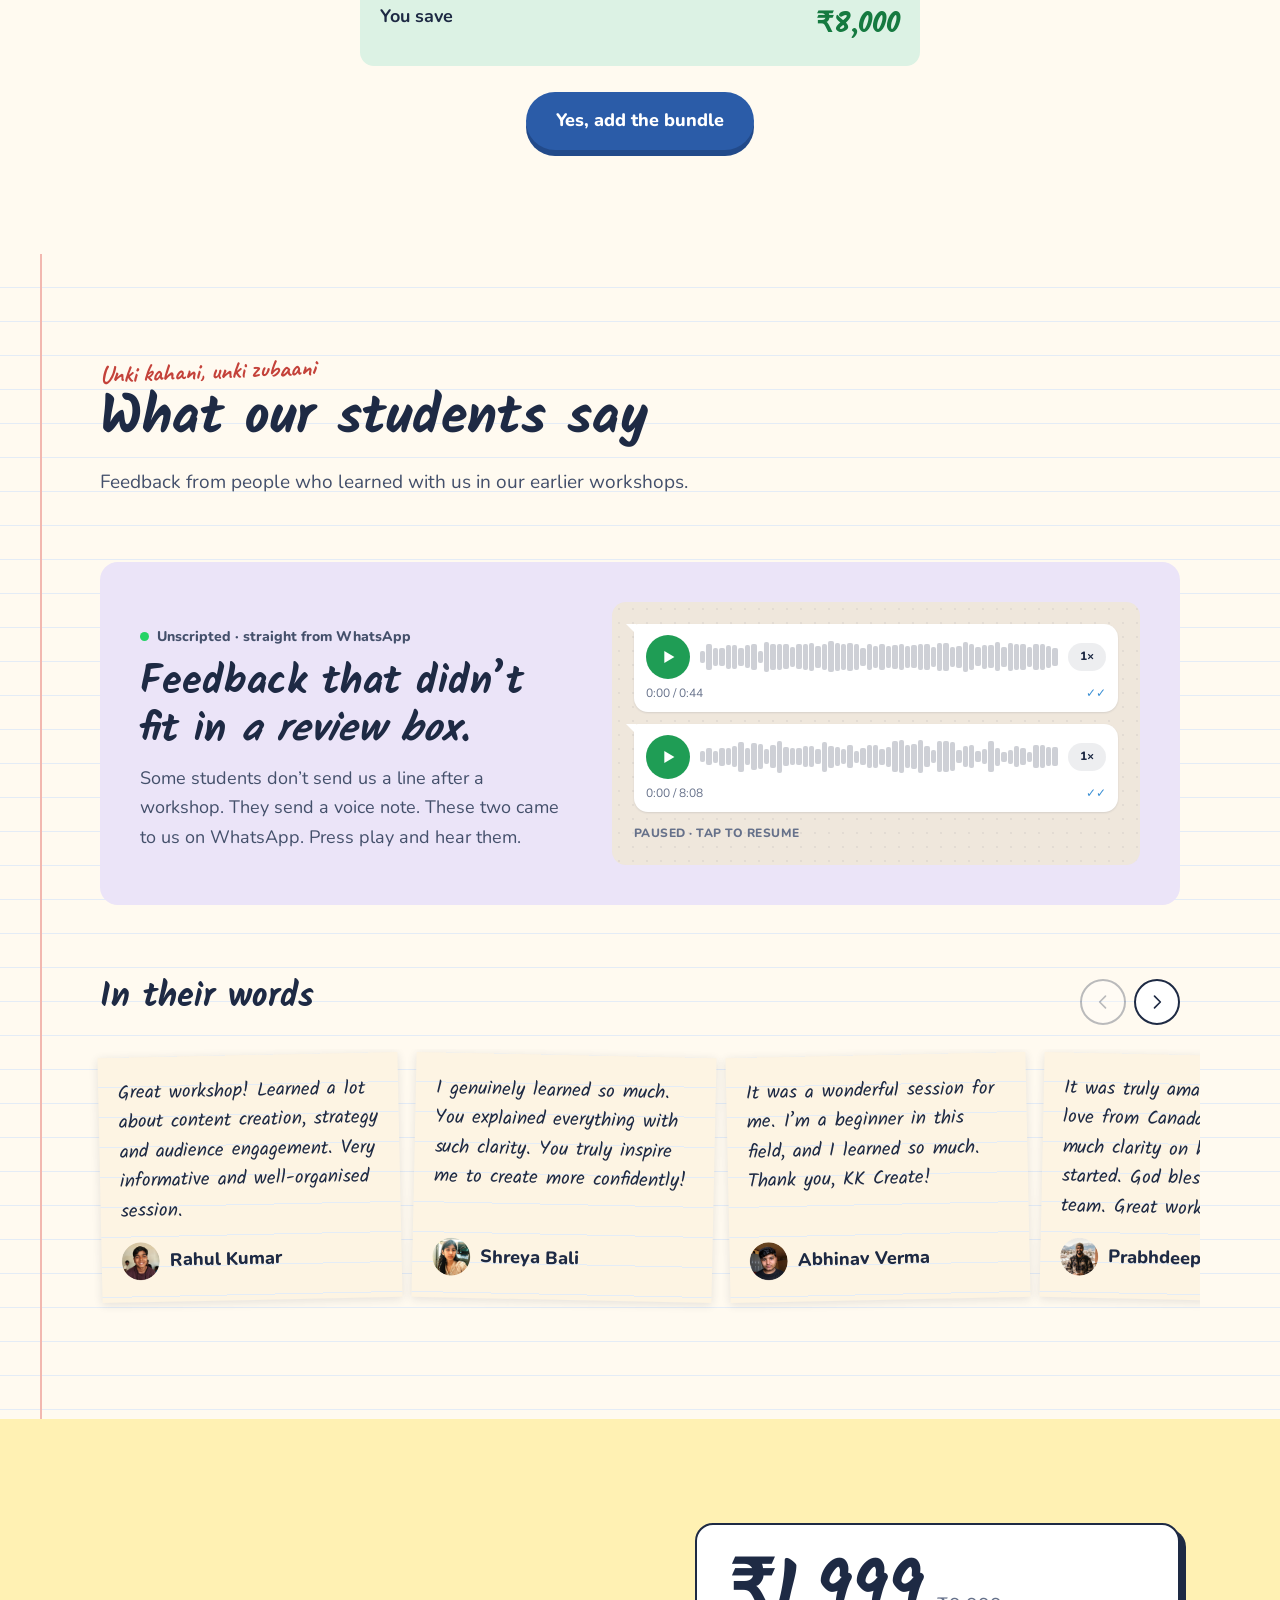
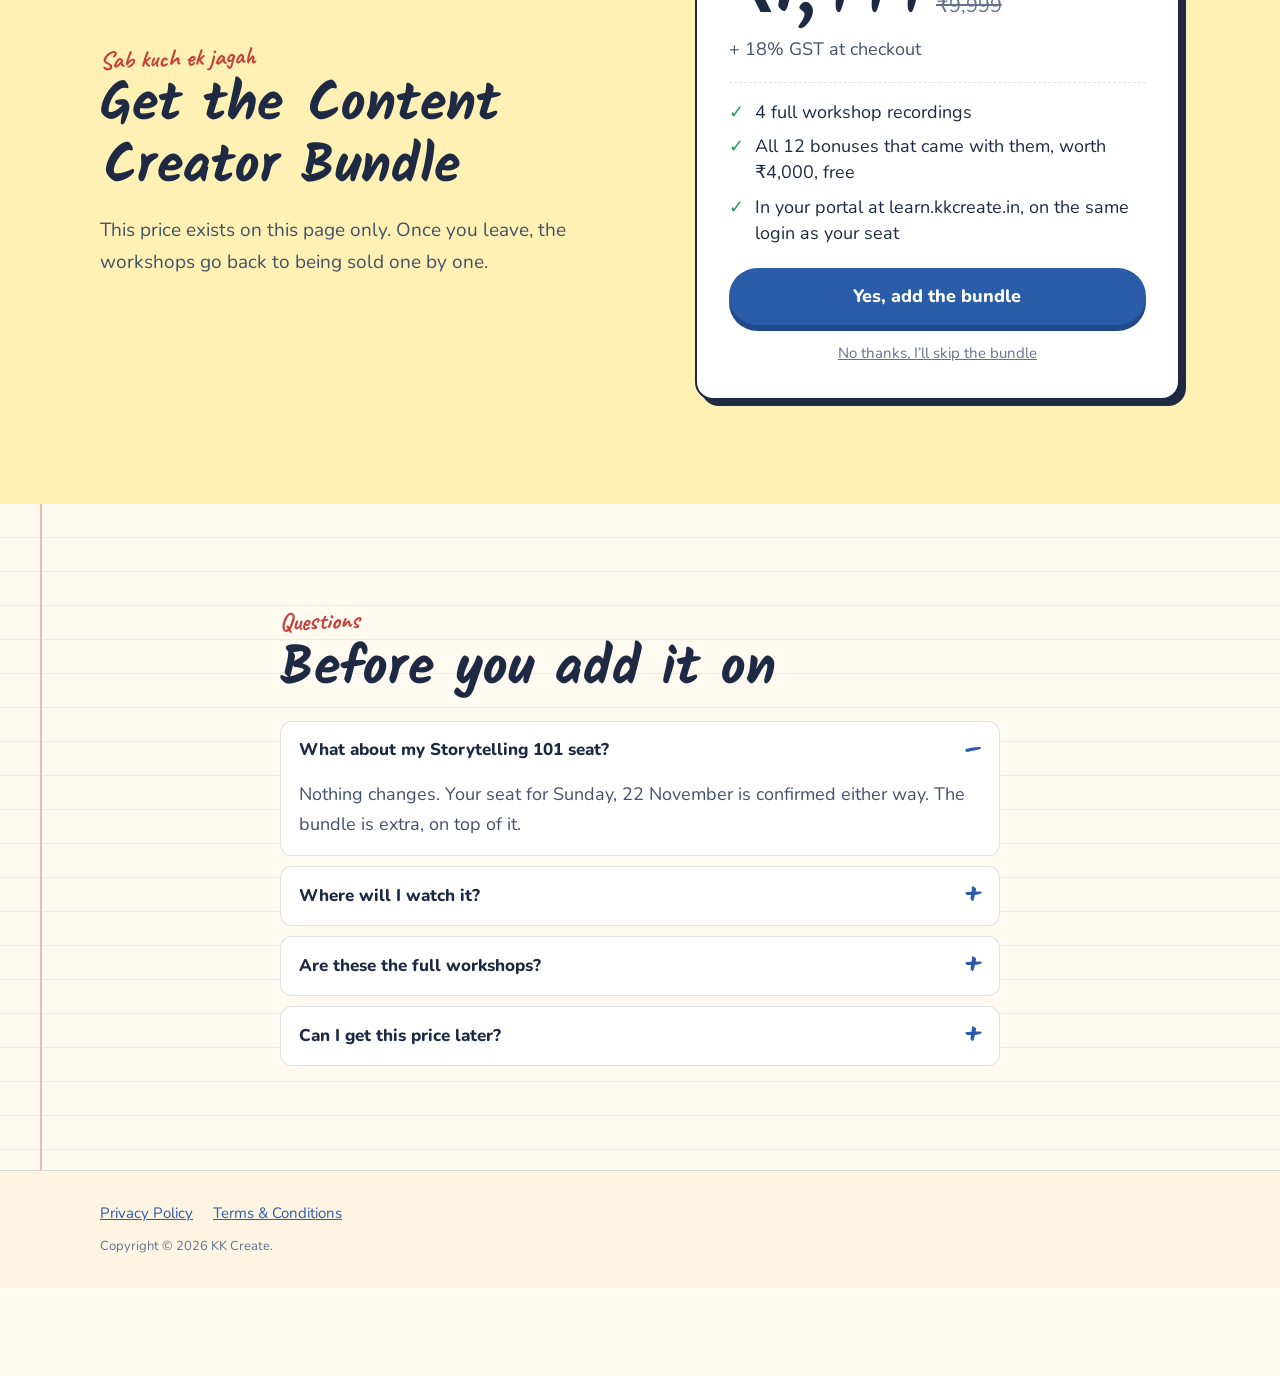
==== commit 596080d7: "Storytelling 101: live checkouts, order-aware thank-you pages, add-ons, share step - Landing: Live i" ====
--- a/bundle/index.html
+++ b/bundle/index.html
@@ -10,14 +10,14 @@
 <link rel="apple-touch-icon" href="../assets/apple-touch-icon.png" />
 <link rel="preload" as="font" type="font/woff2" crossorigin href="../assets/fonts/kalam-700.woff2" />
 <link rel="preload" as="font" type="font/woff2" crossorigin href="../assets/fonts/nunito-400.woff2" />
-<link rel="stylesheet" href="../st.css?v=4" />
+<link rel="stylesheet" href="../st.css?v=5" />
 <script>
   window.va = window.va || function () { (window.vaq = window.vaq || []).push(arguments); };
 </script>
 <script defer src="/_vercel/insights/script.js"></script>
 <script defer src="../analytics.js"></script>
 </head>
-<body data-oto-offer="bundle" data-oto-decline="/stoto" data-oto-key="st-oto1-end">
+<body data-order-start data-oto-offer="bundle" data-oto-decline="/stoto" data-oto-key="st-oto1-end">
 
 <header class="st-nav">
   <div class="st-wrap st-nav-in">
@@ -42,7 +42,7 @@
         <span class="st-alert">&#9995; Wait, don&rsquo;t close this page</span>
         <h1>Your seat is saved. Now add the <span>Content Creator Bundle.</span></h1>
         <p class="st-lead">On Sunday you learn to tell stories. This bundle covers everything around it: <b>4 full workshop recordings</b> and <b>all 12 of their bonuses</b>, at a one-time price that only exists on this page.</p>
-        <div class="st-oto-price st-price" style="margin-top:20px"><b>&#8377;1,999</b> <s>&#8377;9,999</s> <span>you save <em>&#8377;8,000</em></span></div>
+        <div class="st-oto-price st-price" style="margin-top:20px"><b>&#8377;1,999</b> <s>&#8377;9,999</s> <span>+ GST &middot; you save <em>&#8377;8,000</em></span></div>
         <div class="st-clock-row" data-timer>
           <span>Offer ends in</span>
           <div class="st-clock-units">
@@ -128,7 +128,7 @@
         <div class="st-save-row"><span>4 full workshop recordings</span><b>&#10003;</b></div>
         <div class="st-save-row"><span>12 bonuses, worth &#8377;4,000</span><b>FREE</b></div>
         <div class="st-save-row"><span>Total value</span><b><s>&#8377;9,999</s></b></div>
-        <div class="st-save-row"><span>Your price, on this page only</span><b>&#8377;1,999</b></div>
+        <div class="st-save-row"><span>Your price, on this page only (+ GST)</span><b>&#8377;1,999</b></div>
         <div class="st-save-row st-save-total"><span>You save</span><b>&#8377;8,000</b></div>
       </div>
       <div class="st-center" style="margin-top:26px"><a class="st-btn" href="#get" data-buy>Yes, add the bundle</a></div>
@@ -227,6 +227,7 @@
       </div>
       <div class="st-ticket">
         <p class="st-ticket-price"><b>&#8377;1,999</b> <s>&#8377;9,999</s></p>
+        <p class="st-ticket-code">+ 18% GST at checkout</p>
         <ul>
           <li>4 full workshop recordings</li>
           <li>All 12 bonuses that came with them, worth &#8377;4,000, free</li>
@@ -268,7 +269,8 @@
   <a class="st-btn" href="#get" data-buy>Add the bundle</a>
 </div>
 
-<script src="../oto.js?v=4"></script>
+<script src="../order.js?v=1"></script>
+<script src="../oto.js?v=6"></script>
 <script src="../st.js?v=4"></script>
 
 </body>
--- a/st.css
+++ b/st.css
@@ -53,6 +53,7 @@
 h1, h2, h3, p, ul, ol, figure, blockquote, dl, dd { margin: 0; padding: 0; }
 ul, ol { list-style: none; }
 button { font: inherit; color: inherit; }
+[hidden] { display: none !important; }
 :focus-visible { outline: 3px solid var(--pen); outline-offset: 3px; border-radius: 4px; }
 
 .st-wrap { width: min(1120px, 100%); margin-inline: auto; padding-inline: 20px; }
@@ -420,13 +421,14 @@
 .st-now-list b { display: block; font-weight: 800; font-size: 18px; line-height: 1.3; }
 .st-now-list span { display: block; margin-top: 4px; color: var(--ink-2); }
 
-/* "Live on Zoom" in place of the price on the landing page. */
-.st-zoom { display: inline-flex; align-items: center; gap: 8px; width: fit-content; padding: 8px 16px; border-radius: 999px; background: var(--sky); font-weight: 800; font-size: 15px; color: var(--pen-2); }
-.st-zoom svg { width: 20px; height: 20px; }
-.st-ticket-zoom { display: flex; align-items: center; gap: 16px; }
-.st-ticket-zoom svg { flex: none; width: 58px; height: 58px; padding: 13px; border-radius: 16px; background: var(--sky); color: var(--pen); }
-.st-ticket-zoom span { font-weight: 700; color: var(--ink-2); }
-.st-ticket-zoom b { display: block; font-family: var(--hand); font-weight: 700; font-size: clamp(32px, 5vw, 42px); line-height: 1.1; color: var(--ink); }
+/* "Live" in place of the price on the landing page, with an on-air dot. */
+.st-live { display: inline-flex; align-items: center; gap: 10px; width: fit-content; padding: 8px 18px; border-radius: 999px; background: var(--peach); font-weight: 800; font-size: 16px; letter-spacing: 0.04em; text-transform: uppercase; color: var(--ink); }
+.st-live i, .st-ticket-live i { flex: none; width: 12px; height: 12px; border-radius: 50%; background: var(--red); animation: st-ping-r 1.8s ease-out infinite; }
+.st-ticket-live { display: flex; align-items: center; gap: 16px; }
+.st-ticket-live i { width: 18px; height: 18px; }
+.st-ticket-live span { font-weight: 700; color: var(--ink-2); }
+.st-ticket-live b { display: block; font-family: var(--hand); font-weight: 700; font-size: clamp(32px, 5vw, 42px); line-height: 1.1; color: var(--ink); }
+@keyframes st-ping-r { 0% { box-shadow: 0 0 0 0 rgba(196, 66, 58, 0.55); } 100% { box-shadow: 0 0 0 10px rgba(196, 66, 58, 0); } }
 
 .bar { position: fixed; z-index: 60; left: 0; right: 0; bottom: 0; display: flex; align-items: center; justify-content: space-between; gap: 12px; padding: 10px 14px calc(10px + env(safe-area-inset-bottom)); background: #ffffff; border-top: 2px solid var(--ink); transition: transform 0.3s ease; }
 .bar.is-tucked { transform: translateY(115%); }
@@ -472,6 +474,25 @@
 .st-unlocked li { display: flex; gap: 12px; padding: 12px 16px; background: #ffffff; border: 1px solid var(--rule); border-radius: 10px; line-height: 1.4; font-weight: 700; }
 .st-unlocked i { flex: none; font-style: normal; font-family: var(--hand); font-size: 20px; color: var(--pen); }
 
+/* What the buyer has, and the add-ons they can still pick up. */
+.st-order { display: grid; gap: 10px; margin-top: 22px; }
+.st-order li { display: flex; align-items: flex-start; gap: 14px; padding: 14px 18px; border: 1px solid var(--rule); border-radius: 12px; background: #ffffff; }
+.st-order i { flex: none; display: grid; place-items: center; width: 28px; height: 28px; border-radius: 50%; background: #1f9d55; font-style: normal; font-weight: 800; font-size: 14px; color: #ffffff; }
+.st-order b { display: block; font-weight: 800; font-size: 17px; line-height: 1.35; }
+.st-order span { display: block; color: var(--ink-2); font-size: 15px; }
+.st-addons { display: grid; gap: 14px; margin-top: 22px; }
+.st-addon { display: flex; flex-direction: column; gap: 8px; padding: clamp(20px, 3vw, 26px); border-radius: 18px; background: var(--lilac); }
+.st-addon:nth-child(2) { background: var(--mint); }
+.st-addon small { font-weight: 800; font-size: 13px; letter-spacing: 0.06em; text-transform: uppercase; color: var(--pen-2); }
+.st-addon h3 { font-family: var(--hand); font-weight: 700; font-size: clamp(24px, 3.6vw, 30px); line-height: 1.2; }
+.st-addon p { color: var(--ink-2); }
+.st-addon-price { display: flex; align-items: baseline; gap: 10px; margin-top: auto; }
+.st-addon-price b { font-family: var(--hand); font-size: 34px; line-height: 1; color: var(--ink); }
+.st-addon-price s { color: var(--ink-3); }
+.st-addon .st-btn { width: 100%; }
+.st-addon-done { padding: 12px 16px; border-radius: 12px; background: #ffffff; font-weight: 800; color: #157a40 !important; }
+.st-got { display: inline-block; margin-bottom: 10px; padding: 6px 14px; border-radius: 999px; background: var(--mint); font-weight: 800; font-size: 14px; color: #157a40; }
+
 /* Access instructions on the thank-you pages. */
 .st-rules { margin-top: clamp(28px, 5vw, 44px); padding: clamp(20px, 4vw, 30px); border: 2px solid var(--red); border-radius: 18px; background: #ffffff; }
 .st-rules-tag { display: inline-block; padding: 4px 12px; border-radius: 999px; background: var(--red); font-weight: 800; font-size: 13px; letter-spacing: 0.04em; color: #ffffff; }
@@ -509,7 +530,7 @@
   .st-covers { grid-template-columns: repeat(4, minmax(0, 1fr)); }
   .st-oto-cta .st-btn { width: auto; }
   .st-boxes { grid-template-columns: repeat(4, minmax(0, 1fr)); }
-  .st-gains, .st-vs { grid-template-columns: repeat(2, minmax(0, 1fr)); }
+  .st-gains, .st-vs, .st-addons { grid-template-columns: repeat(2, minmax(0, 1fr)); }
   .st-wk { grid-template-columns: 240px minmax(0, 1fr); align-items: start; }
 }
 @media (min-width: 960px) {
@@ -544,6 +565,6 @@
 @media (prefers-reduced-motion: reduce) {
   html { scroll-behavior: auto; }
   .st-road-track { animation: none; }
-  .st-voice-kick i, .st-note-bubble.needs-tap .st-note-play { animation: none; }
+  .st-voice-kick i, .st-note-bubble.needs-tap .st-note-play, .st-live i, .st-ticket-live i { animation: none; }
   .st-sticky, .bar { transition: none; }
 }
